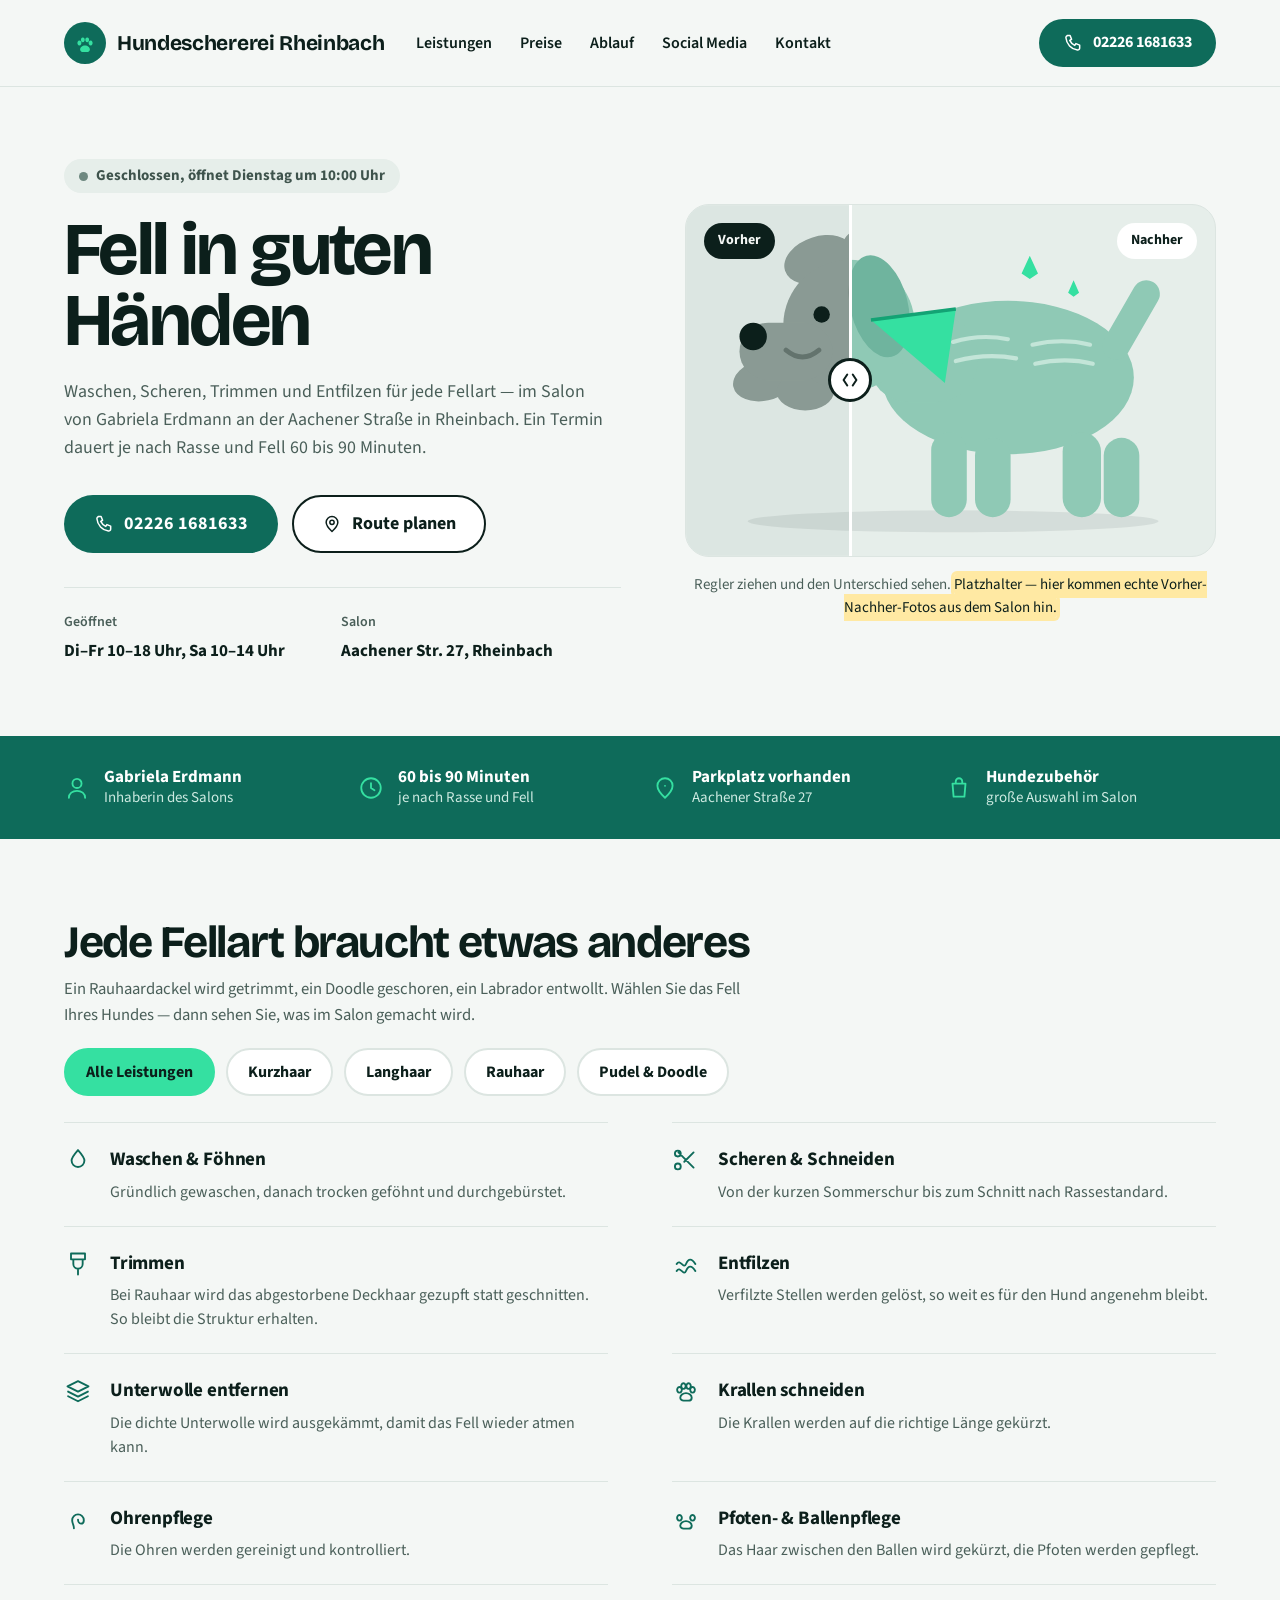
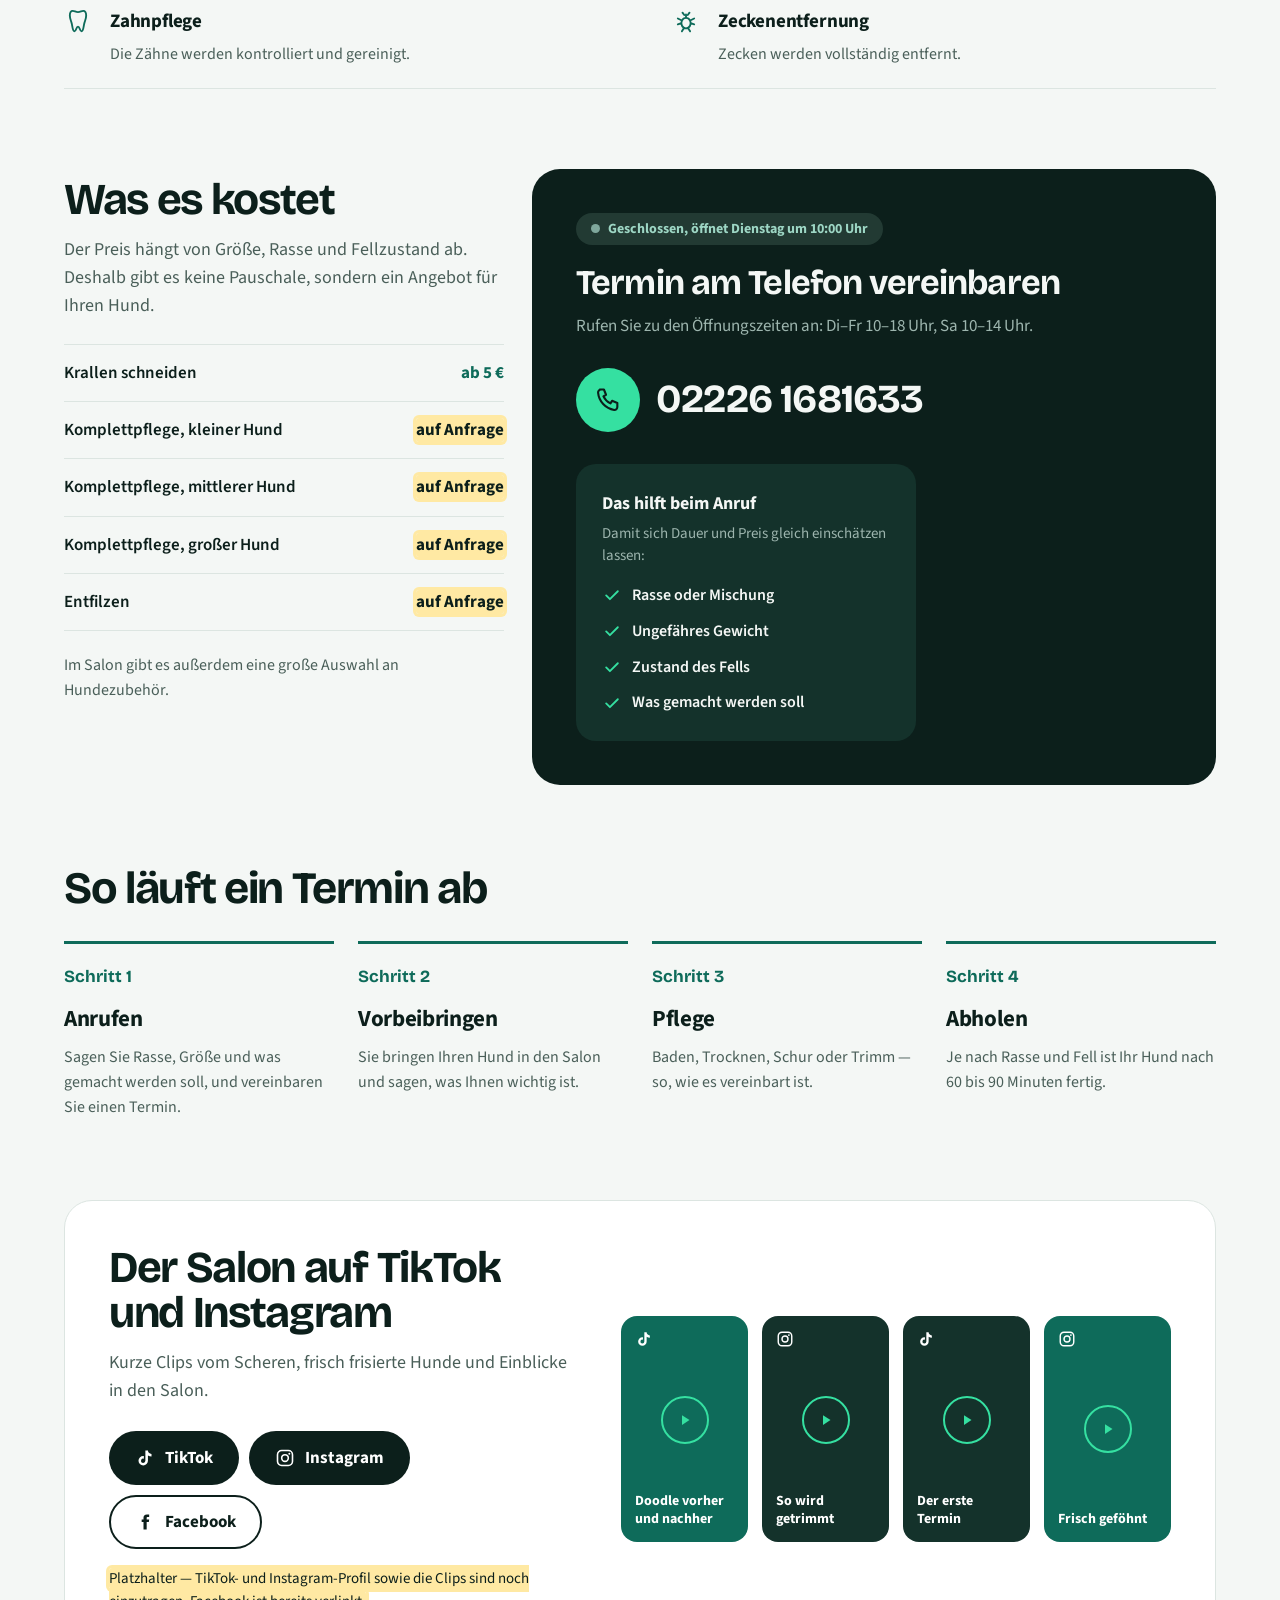
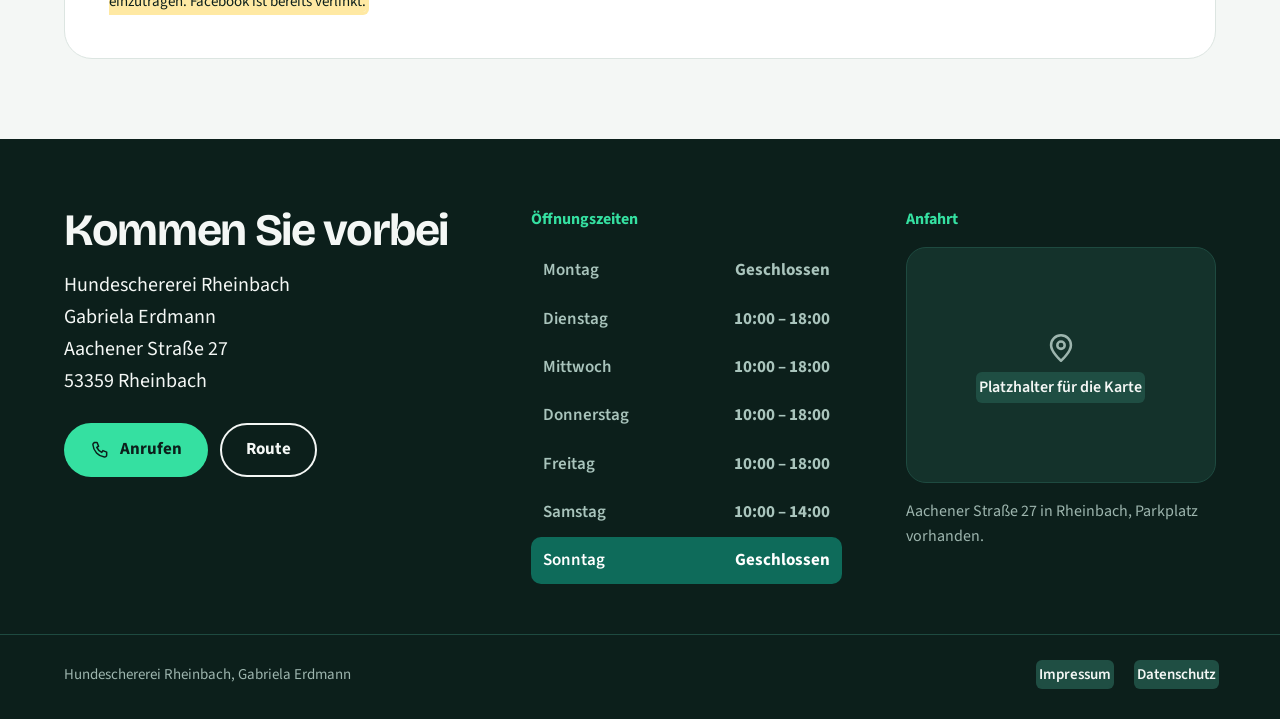
==== index.html @ 31e0028b "Add responsive website for Hundeschererei Rheinbach Single self-contained page built from the approv" ====
<!doctype html>
<html lang="de">
<head>
<meta charset="utf-8">
<meta name="viewport" content="width=device-width, initial-scale=1, viewport-fit=cover">
<title>Hundeschererei Rheinbach – Hundefriseur in Rheinbach</title>
<meta name="description" content="Hundesalon von Gabriela Erdmann in Rheinbach: Waschen, Scheren, Trimmen und Entfilzen für jede Fellart. Aachener Straße 27, Telefon 02226 1681633.">
<meta name="theme-color" content="#0E6B5A">
<link rel="icon" href="data:image/svg+xml,%3Csvg xmlns='http://www.w3.org/2000/svg' viewBox='0 0 42 42'%3E%3Ccircle cx='21' cy='21' r='21' fill='%230E6B5A'/%3E%3Cpath fill='%2335E0A1' d='M21 23.6c2.7 0 4.9 1.8 4.9 3.9 0 1.5-1.3 2.6-2.9 2.6h-4c-1.6 0-2.9-1.1-2.9-2.6 0-2.1 2.2-3.9 4.9-3.9Z M15.4 18.6a2 2.4 0 1 0 .01 0Z M26.6 18.6a2 2.4 0 1 0 .01 0Z M18.8 15.4a1.9 2.4 0 1 0 .01 0Z M23.2 15.4a1.9 2.4 0 1 0 .01 0Z'/%3E%3C/svg%3E">
<link rel="preconnect" href="https://fonts.googleapis.com">
<link rel="preconnect" href="https://fonts.gstatic.com" crossorigin>
<link rel="stylesheet" href="https://fonts.googleapis.com/css2?family=Bricolage+Grotesque:opsz,wght@12..96,400..800&amp;family=Source+Sans+3:ital,wght@0,400;0,600;0,700;1,400&amp;display=swap">
<script type="application/ld+json">
{
  "@context": "https://schema.org",
  "@type": "LocalBusiness",
  "name": "Hundeschererei Rheinbach",
  "description": "Hundefriseur in Rheinbach: Waschen, Scheren, Trimmen und Entfilzen für jede Fellart.",
  "telephone": "+49 2226 1681633",
  "address": {
    "@type": "PostalAddress",
    "streetAddress": "Aachener Straße 27",
    "postalCode": "53359",
    "addressLocality": "Rheinbach",
    "addressCountry": "DE"
  },
  "openingHoursSpecification": [
    { "@type": "OpeningHoursSpecification", "dayOfWeek": ["Tuesday", "Wednesday", "Thursday", "Friday"], "opens": "10:00", "closes": "18:00" },
    { "@type": "OpeningHoursSpecification", "dayOfWeek": "Saturday", "opens": "10:00", "closes": "14:00" }
  ]
}
</script>
<style>
:root {
  --grund: #F4F7F5;
  --tinte: #0C1F1B;
  --marke: #0E6B5A;
  --akzent: #35E0A1;
  --text2: #4A5F59;
  --linie: #DCE5E1;
  --flaeche: #E6EEEA;
  --dunkel2: #14322B;
  --dunkel-linie: #1E4A40;
  --text-dunkel: #9DB5AE;
  --ph: #FFE9A3;
  --f-display: 'Bricolage Grotesque', 'Segoe UI', system-ui, sans-serif;
  --f-text: 'Source Sans 3', 'Segoe UI', system-ui, sans-serif;
  --rand: 20px;
}
@media (min-width: 900px) { :root { --rand: 64px; } }

*, *::before, *::after { box-sizing: border-box; }
html { -webkit-text-size-adjust: 100%; scroll-behavior: smooth; }
body {
  margin: 0;
  background: var(--grund);
  color: var(--tinte);
  font-family: var(--f-text);
  font-size: 17px;
  line-height: 1.55;
  -webkit-font-smoothing: antialiased;
}
h1, h2, h3, p, dl, dd, figure, address { margin: 0; }
a { color: var(--marke); }
svg { display: block; flex-shrink: 0; }
.i { width: 22px; height: 22px; }
.wrap { max-width: 1440px; margin-inline: auto; padding-inline: var(--rand); }
section[id], footer[id] { scroll-margin-top: 16px; }
@media (min-width: 900px) { section[id] { scroll-margin-top: 104px; } }

:focus-visible { outline: 3px solid var(--tinte); outline-offset: 3px; }
.dunkel :focus-visible { outline-color: var(--akzent); }

.skip {
  position: absolute; left: 12px; top: -80px; z-index: 50;
  background: var(--tinte); color: #fff; padding: 12px 18px; border-radius: 10px;
  font-weight: 700; text-decoration: none;
}
.skip:focus { top: 12px; }

.h2 {
  font-family: var(--f-display); font-weight: 700;
  font-size: clamp(34px, 3.5vw, 50px); line-height: 1.03; letter-spacing: -0.03em;
}
.lead { color: var(--text2); font-size: clamp(16px, 1.3vw, 19px); }

/* Platzhalter-Markierung (abschaltbar mit ?ohne-platzhalter) */
.ph { background: var(--ph); box-shadow: 0 0 0 3px var(--ph); border-radius: 3px; color: var(--tinte); }
.ph-dunkel { background: #1F4E43; box-shadow: 0 0 0 3px #1F4E43; border-radius: 3px; color: var(--grund); }
.ohne-ph .ph, .ohne-ph .ph-dunkel { background: none; box-shadow: none; color: inherit; }

/* Buttons */
.btn {
  display: inline-flex; align-items: center; justify-content: center; gap: 10px;
  min-height: 54px; padding: 0 24px; border-radius: 999px; border: 2px solid transparent;
  font: 700 17px/1.1 var(--f-text); text-decoration: none; white-space: nowrap; cursor: pointer;
}
.btn .i { width: 20px; height: 20px; }
.btn-marke { background: var(--marke); color: #fff; }
.btn-akzent { background: var(--akzent); color: var(--tinte); }
.btn-tinte { background: var(--tinte); color: #fff; }
.btn-rand { background: #fff; border-color: var(--tinte); color: var(--tinte); }
.btn-rand-hell { background: transparent; border-color: var(--grund); color: var(--grund); }
@media (hover: hover) {
  .btn { transition: filter .16s ease; }
  .btn:hover { filter: brightness(1.08); }
}

/* Öffnungsstatus */
.status {
  display: inline-flex; align-items: center; gap: 8px; padding: 8px 15px; border-radius: 999px;
  font-size: 15px; font-weight: 700; line-height: 1.2;
  background: var(--flaeche); color: #3E534C;
}
.status::before { content: ""; width: 9px; height: 9px; border-radius: 50%; background: #6E8880; flex-shrink: 0; }
.status.ist-offen { background: #D8F5E8; color: #0B4F3C; }
.status.ist-offen::before { background: #12A36E; }
.status-dunkel { background: #223A33; color: #9DD6C4; font-size: 14px; }
.status-dunkel::before { background: #7FA79C; }
.status-dunkel.ist-offen { background: #12453A; color: #6FE8B8; }
.status-dunkel.ist-offen::before { background: var(--akzent); }

/* ---------- Kopf ---------- */
.kopf { position: relative; z-index: 20; background: var(--grund); border-bottom: 1px solid var(--linie); }
.kopf-innen { display: flex; align-items: center; gap: 12px; min-height: 64px; }
.marke { display: flex; align-items: center; gap: 11px; min-height: 48px; text-decoration: none; color: var(--tinte); }
.marke svg { width: 36px; height: 36px; }
.marke-name { font-family: var(--f-display); font-weight: 700; font-size: 17px; line-height: 1.08; letter-spacing: -0.015em; }
.marke-name span { display: block; }
.kopf-tel { display: none; }
.menu-knopf {
  margin-left: auto; width: 48px; height: 48px; border-radius: 12px;
  background: #fff; border: 1px solid var(--linie); color: var(--tinte);
  display: flex; align-items: center; justify-content: center; cursor: pointer;
}
.menu-knopf .zu { display: none; }
.menu-offen .menu-knopf .auf { display: none; }
.menu-offen .menu-knopf .zu { display: block; }
.hauptnav { display: none; }
.menu-offen .hauptnav {
  display: block; position: absolute; left: 0; right: 0; top: 100%;
  background: #fff; border-bottom: 1px solid var(--linie); padding: 6px var(--rand) 12px;
  box-shadow: 0 12px 24px rgba(12, 31, 27, .08);
}
.hauptnav ul { list-style: none; margin: 0; padding: 0; }
.hauptnav a {
  display: flex; align-items: center; min-height: 52px; border-bottom: 1px solid var(--flaeche);
  color: var(--tinte); font-size: 18px; font-weight: 700; text-decoration: none;
}

@media (min-width: 900px) {
  .kopf { position: sticky; top: 0; }
  .kopf-innen { min-height: 86px; gap: 16px; }
  .marke svg { width: 42px; height: 42px; }
  .marke-name { font-size: 21px; white-space: nowrap; }
  .marke-name span { display: inline; }
  .kopf-tel { display: inline-flex; margin-left: auto; min-height: 48px; padding: 0 22px; font-size: 16px; }
  .menu-knopf { margin-left: 0; }
}
@media (min-width: 1180px) {
  .kopf-innen { gap: 32px; }
  .menu-knopf { display: none; }
  .hauptnav, .menu-offen .hauptnav {
    display: block; position: static; padding: 0; background: none; border: 0; box-shadow: none;
  }
  .hauptnav ul { display: flex; gap: 28px; }
  .hauptnav a { min-height: 44px; border: 0; font-size: 16px; font-weight: 600; position: relative; }
  .hauptnav a::after {
    content: ""; position: absolute; left: 0; right: 0; bottom: 4px; height: 2px; background: var(--marke);
    transform: scaleX(0); transform-origin: left; transition: transform .18s ease;
  }
  .hauptnav a:hover::after { transform: scaleX(1); }
}

/* ---------- Hero ---------- */
.hero { padding-block: 24px 30px; display: grid; gap: 24px; }
.hero h1 {
  margin: 16px 0 14px;
  font-family: var(--f-display); font-weight: 700;
  font-size: clamp(46px, 5.8vw, 82px); line-height: .95; letter-spacing: -0.035em;
}
.hero-text { color: var(--text2); font-size: clamp(17px, 1.4vw, 20px); max-width: 540px; }
.hero-cta, .hero-fakten { display: none; }

.ba {
  --wipe: 31%;
  position: relative; width: 100%; max-width: 560px; aspect-ratio: 560 / 372;
  border-radius: 20px; overflow: hidden; background: var(--flaeche); border: 1px solid var(--linie);
}
.ba-ebene { position: absolute; inset: 0; }
.ba-ebene svg { width: 100%; height: 100%; }
.ba-vorher { background: #DCE6E2; clip-path: inset(0 calc(100% - var(--wipe)) 0 0); }
.ba-etikett {
  position: absolute; top: 12px; padding: 6px 12px; border-radius: 999px; font-size: 13px; font-weight: 700;
}
.ba-vorher .ba-etikett { left: 12px; background: var(--tinte); color: var(--grund); }
.ba-nachher .ba-etikett { right: 12px; background: #fff; color: var(--tinte); }
.ba-linie { position: absolute; top: 0; bottom: 0; left: var(--wipe); width: 3px; margin-left: -1.5px; background: #fff; pointer-events: none; }
.ba-griff {
  position: absolute; top: 50%; left: var(--wipe); width: 44px; height: 44px; transform: translate(-50%, -50%);
  border-radius: 50%; background: #fff; border: 3px solid var(--tinte); color: var(--tinte);
  display: flex; align-items: center; justify-content: center; pointer-events: none;
}
.ba-regler {
  position: absolute; inset: 0; width: 100%; height: 100%; margin: 0; cursor: ew-resize;
  -webkit-appearance: none; appearance: none; background: transparent;
}
.ba-regler::-webkit-slider-runnable-track { height: 100%; background: transparent; }
.ba-regler::-webkit-slider-thumb { -webkit-appearance: none; width: 56px; height: 100%; background: transparent; border: 0; }
.ba-regler::-moz-range-track { height: 100%; background: transparent; }
.ba-regler::-moz-range-thumb { width: 56px; height: 100%; background: transparent; border: 0; border-radius: 0; }
.ba-regler:focus-visible { outline: none; }
.ba:has(.ba-regler:focus-visible) { outline: 3px solid var(--tinte); outline-offset: 4px; }
.ba-text { margin-top: 12px; font-size: 14px; color: var(--text2); max-width: 560px; }

@media (min-width: 900px) {
  .hero { grid-template-columns: minmax(0, 1.05fr) minmax(0, 1fr); align-items: center; gap: clamp(40px, 5vw, 72px); padding-block: 72px; }
  .hero h1 { margin: 22px 0; }
  .hero-cta { display: flex; flex-wrap: wrap; gap: 14px; margin: 34px 0; }
  .hero-cta .btn { min-height: 58px; font-size: 18px; padding: 0 28px; }
  .hero-fakten { display: flex; flex-wrap: wrap; gap: 20px 56px; border-top: 1px solid var(--linie); padding-top: 24px; }
  .hero-fakten dt { font-size: 14px; font-weight: 600; color: var(--text2); margin-bottom: 4px; }
  .hero-fakten dd { font-size: 17px; font-weight: 700; white-space: nowrap; }
  .hero-bild { justify-self: center; width: 100%; max-width: 560px; }
  .ba { border-radius: 24px; }
  .ba-etikett { top: 18px; padding: 7px 14px; font-size: 14px; }
  .ba-vorher .ba-etikett { left: 18px; }
  .ba-nachher .ba-etikett { right: 18px; }
  .ba-text { text-align: center; font-size: 15px; margin-top: 16px; }
}

/* ---------- Fakten ---------- */
.fakten { background: var(--marke); color: #fff; }
.fakten ul {
  list-style: none; margin: 0 auto; padding-block: 24px;
  display: grid; grid-template-columns: repeat(2, minmax(0, 1fr)); gap: 20px 16px;
}
.fakten .i { color: var(--akzent); width: 24px; height: 24px; }
.fakten strong { display: block; margin-top: 8px; font-size: 16px; line-height: 1.3; }
.fakten span { display: block; font-size: 14px; line-height: 1.35; color: #CDEAE1; }
@media (min-width: 900px) {
  .fakten ul { grid-template-columns: repeat(4, minmax(0, 1fr)); gap: 24px; padding-block: 30px; }
  .fakten li { display: flex; align-items: center; gap: 14px; }
  .fakten .i { width: 26px; height: 26px; }
  .fakten strong { margin-top: 0; font-size: 17px; }
  .fakten span { font-size: 15px; }
}

/* ---------- Leistungen ---------- */
.block { padding-block: 36px 34px; }
@media (min-width: 900px) { .block { padding-block: 80px 0; } }
#leistungen .lead { margin: 12px 0 20px; max-width: 680px; }
.fell-filter {
  display: flex; gap: 9px; overflow-x: auto; scrollbar-width: none;
  margin-inline: calc(var(--rand) * -1); padding: 0 var(--rand) 6px;
}
.fell-filter::-webkit-scrollbar { display: none; }
.chip {
  flex-shrink: 0; min-height: 48px; padding: 0 18px; border-radius: 999px;
  border: 2px solid var(--linie); background: #fff; color: var(--tinte);
  font: 700 15px/1 var(--f-text); white-space: nowrap; cursor: pointer;
}
.chip[aria-pressed="true"] { background: var(--akzent); border-color: var(--akzent); }
@media (hover: hover) { .chip { transition: border-color .16s ease, background-color .16s ease; } .chip:hover { border-color: var(--marke); } .chip[aria-pressed="true"]:hover { border-color: var(--akzent); } }
.leistungen {
  list-style: none; margin: 14px 0 0; padding: 0; border-bottom: 1px solid var(--linie);
  display: grid; grid-template-columns: minmax(0, 1fr);
}
.leistungen li { display: flex; gap: 14px; align-items: flex-start; padding: 16px 0; border-top: 1px solid var(--linie); }
.leistungen li[hidden] { display: none; }
.leistungen .i { color: var(--marke); width: 24px; height: 24px; margin-top: 2px; }
.leistungen h3 { font-size: 17px; font-weight: 700; letter-spacing: -0.01em; margin-bottom: 3px; }
.leistungen p { font-size: 15px; line-height: 1.45; color: var(--text2); }
@media (min-width: 900px) {
  .fell-filter { flex-wrap: wrap; overflow: visible; margin: 0 0 26px; padding: 0; gap: 11px; }
  .chip { font-size: 16px; padding: 0 20px; }
  .leistungen { grid-template-columns: repeat(2, minmax(0, 1fr)); column-gap: 64px; margin-top: 0; }
  .leistungen li { gap: 18px; padding: 22px 0; }
  .leistungen .i { width: 28px; height: 28px; margin-top: 1px; }
  .leistungen h3 { font-size: 19px; margin-bottom: 5px; }
  .leistungen p { font-size: 16px; line-height: 1.5; }
}

/* ---------- Preise + Telefon ---------- */
.preis-tel { display: grid; gap: 34px; padding-block: 0 34px; }
.preise .lead { margin: 12px 0 18px; }
.preisliste { border-bottom: 1px solid var(--linie); }
.preisliste div { display: flex; justify-content: space-between; align-items: baseline; gap: 14px; padding: 13px 0; border-top: 1px solid var(--linie); }
.preisliste dt { font-size: 16px; font-weight: 600; }
.preisliste dd { font-size: 16px; font-weight: 700; color: var(--marke); white-space: nowrap; text-align: right; }
.preise .hinweis { margin-top: 16px; font-size: 15px; color: var(--text2); }

.tel-karte { background: var(--tinte); color: var(--grund); border-radius: 24px; padding: 24px 20px 22px; }
.tel-karte h2 {
  margin: 16px 0 9px; font-family: var(--f-display); font-weight: 700;
  font-size: clamp(30px, 2.7vw, 38px); line-height: 1.06; letter-spacing: -0.025em;
}
.tel-karte .unter { color: var(--text-dunkel); font-size: 16px; line-height: 1.5; margin-bottom: 20px; }
.nowrap { white-space: nowrap; }
.tel-gross { display: none; }
.tipps { background: var(--dunkel2); border-radius: 18px; padding: 18px; }
.tipps h3 { font-size: 16px; font-weight: 700; margin-bottom: 4px; }
.tipps p { font-size: 14px; line-height: 1.45; color: var(--text-dunkel); margin-bottom: 12px; }
.tipps ul { list-style: none; margin: 0; padding: 0; display: grid; gap: 9px; }
.tipps li { display: flex; align-items: center; gap: 10px; font-size: 15px; font-weight: 600; }
.tipps .i { width: 20px; height: 20px; color: var(--akzent); }
.tel-knopf { display: flex; width: 100%; margin-top: 16px; min-height: 58px; font-size: 18px; }

@media (min-width: 900px) {
  .preis-tel { gap: 40px; padding-block: 80px 80px; }
  .preise { padding-top: 8px; }
  .preise .h2 { font-size: 44px; }
  .preise .lead { margin: 14px 0 24px; font-size: 18px; }
  .preisliste div { padding: 15px 0; gap: 20px; }
  .preisliste dt, .preisliste dd { font-size: 17px; }
  .preise .hinweis { margin-top: 22px; font-size: 16px; }
  .tel-karte { border-radius: 28px; padding: 44px; display: flex; flex-wrap: wrap; gap: 32px 44px; align-items: center; }
  .tel-haupt { flex: 1 1 360px; min-width: 0; }
  .tel-karte h2 { margin: 20px 0 12px; }
  .tel-karte .unter { font-size: 17px; margin-bottom: 28px; }
  .tel-gross { display: inline-flex; align-items: center; gap: 16px; color: var(--grund); text-decoration: none; white-space: nowrap; }
  .tel-gross .rund { width: 64px; height: 64px; border-radius: 50%; background: var(--akzent); color: var(--tinte); display: flex; align-items: center; justify-content: center; }
  .tel-gross .rund .i { width: 28px; height: 28px; }
  .tel-gross .nummer { font-family: var(--f-display); font-weight: 700; font-size: clamp(34px, 3.1vw, 44px); letter-spacing: -0.02em; }
  .tipps { flex: 1 1 260px; max-width: 340px; border-radius: 20px; padding: 26px; }
  .tipps h3 { font-size: 18px; margin-bottom: 6px; }
  .tipps p { font-size: 15px; margin-bottom: 16px; }
  .tipps ul { gap: 11px; }
  .tipps li { font-size: 16px; }
  .tel-knopf { display: none; }
}

/* ---------- Ablauf ---------- */
.ablauf { padding-block: 0 34px; }
.ablauf ol { list-style: none; margin: 20px 0 0; padding: 0; display: grid; gap: 18px; }
.ablauf li { border-top: 3px solid var(--marke); padding-top: 14px; }
.ablauf .nr { font-family: var(--f-display); font-weight: 700; font-size: 15px; color: var(--marke); margin-bottom: 6px; }
.ablauf h3 { font-size: 20px; font-weight: 700; letter-spacing: -0.015em; margin-bottom: 6px; }
.ablauf p { font-size: 15px; color: var(--text2); }
@media (min-width: 600px) { .ablauf ol { grid-template-columns: repeat(2, minmax(0, 1fr)); gap: 24px; } }
@media (min-width: 900px) {
  .ablauf { padding-block: 0 80px; }
  .ablauf ol { grid-template-columns: repeat(4, minmax(0, 1fr)); margin-top: 30px; }
  .ablauf li { padding-top: 20px; }
  .ablauf .nr { font-size: 17px; margin-bottom: 10px; }
  .ablauf h3 { font-size: 23px; margin-bottom: 9px; }
  .ablauf p { font-size: 16px; }
}

/* ---------- Social ---------- */
.social { padding-block: 0 34px; }
.social .lead { margin: 12px 0 18px; }
.kacheln {
  display: flex; gap: 11px; overflow-x: auto; scrollbar-width: none;
  margin-inline: calc(var(--rand) * -1); padding: 0 var(--rand) 14px;
}
.kacheln::-webkit-scrollbar { display: none; }
.kachel {
  flex: 0 0 132px; height: 234px; border-radius: 14px; padding: 12px; color: #fff;
  display: flex; flex-direction: column; justify-content: space-between;
  background: var(--marke);
}
.kachel:nth-child(2), .kachel:nth-child(3) { background: var(--dunkel2); }
.kachel .plattform { width: 16px; height: 16px; }
.kachel .abspielen {
  align-self: center; width: 44px; height: 44px; border-radius: 50%; border: 2px solid var(--akzent);
  display: flex; align-items: center; justify-content: center; color: var(--akzent);
}
.kachel .abspielen .i { width: 18px; height: 18px; }
.kachel span { font-size: 13px; font-weight: 700; line-height: 1.3; }
.social-knoepfe { display: flex; flex-wrap: wrap; gap: 10px; }
.social-knoepfe .btn { flex: 1 1 auto; }
.social .hinweis { margin-top: 14px; font-size: 14px; color: var(--text2); }
@media (min-width: 900px) {
  .social { padding-block: 0 80px; }
  .social-karte { background: #fff; border: 1px solid var(--linie); border-radius: 28px; padding: 44px; }
  .social-text { max-width: 620px; }
  .social .h2 { font-size: 44px; }
  .social .lead { margin: 14px 0 26px; font-size: 18px; }
  .social-knoepfe .btn { flex: 0 0 auto; }
  .social .hinweis { margin-top: 18px; font-size: 15px; }
  .kacheln { margin: 32px 0 0; padding: 0; overflow: visible; display: grid; grid-template-columns: repeat(4, minmax(0, 1fr)); gap: 14px; max-width: 760px; }
  .kachel { height: auto; aspect-ratio: 9 / 16; border-radius: 16px; padding: 14px; }
  .kachel .plattform { width: 18px; height: 18px; }
  .kachel .abspielen { width: 48px; height: 48px; }
  .kachel span { font-size: 14px; }
}

@media (min-width: 1200px) {
  .preis-tel { grid-template-columns: 440px minmax(0, 1fr); align-items: start; gap: 28px; }
  .social-karte { display: flex; gap: 52px; align-items: center; }
  .social-text { flex: 0 0 460px; max-width: none; }
  .kacheln { order: 2; flex: 1 1 auto; margin: 0; max-width: none; }
}

/* ---------- Kontakt ---------- */
.kontakt { background: var(--tinte); color: var(--grund); }
.kontakt-innen { padding-block: 32px 28px; display: grid; gap: 28px; }
.kontakt .h2 { color: var(--grund); margin-bottom: 16px; }
.kontakt address { font-style: normal; font-size: 18px; line-height: 1.6; margin-bottom: 22px; }
.kontakt-knoepfe { display: flex; flex-wrap: wrap; gap: 12px; }
.kontakt h3 { font-size: 15px; font-weight: 700; color: var(--akzent); margin-bottom: 10px; }
.zeiten div { display: flex; justify-content: space-between; align-items: baseline; gap: 14px; padding: 9px 11px; border-radius: 10px; margin-bottom: 2px; color: #A9C4BC; }
.zeiten dt { font-size: 16px; font-weight: 600; }
.zeiten dd { font-size: 16px; font-weight: 700; }
.zeiten .heute { background: var(--marke); color: #fff; }
.karte {
  height: 160px; border-radius: 18px; background: var(--dunkel2); border: 1px solid var(--dunkel-linie);
  display: flex; flex-direction: column; align-items: center; justify-content: center; gap: 10px;
  color: var(--text-dunkel); font-size: 15px; font-weight: 600;
}
.karte .i { width: 30px; height: 30px; }
.anfahrt p { margin-top: 14px; font-size: 15px; color: var(--text-dunkel); }
@media (min-width: 900px) {
  .kontakt-innen { grid-template-columns: minmax(0, 1.3fr) minmax(0, 1fr) minmax(0, 1fr); gap: 64px; padding-block: 68px 48px; }
  .kontakt address { font-size: 20px; margin-bottom: 26px; }
  .kontakt h3 { font-size: 16px; margin-bottom: 16px; }
  .zeiten div { padding: 10px 12px; }
  .zeiten dt, .zeiten dd { font-size: 17px; }
  .karte { height: 236px; border-radius: 20px; font-size: 16px; }
  .karte .i { width: 34px; height: 34px; }
  .anfahrt p { margin-top: 16px; font-size: 16px; }
}
@media (min-width: 900px) and (max-width: 1199px) {
  .kontakt-innen { grid-template-columns: minmax(0, 1fr) minmax(0, 1fr); gap: 48px; }
  .anfahrt { grid-column: 1 / -1; }
}

/* ---------- Fuß ---------- */
.fuss { background: var(--tinte); color: var(--text-dunkel); border-top: 1px solid var(--dunkel-linie); font-size: 14px; }
.fuss-innen { padding-block: 18px 22px; }
.fuss nav { display: flex; gap: 22px; }
.fuss a { display: inline-flex; align-items: center; min-height: 44px; color: var(--text-dunkel); font-weight: 600; text-decoration: none; }
@media (min-width: 900px) {
  .fuss { font-size: 15px; }
  .fuss-innen { display: flex; align-items: center; gap: 28px; padding-block: 18px 22px; }
  .fuss nav { margin-left: auto; gap: 26px; }
}

/* ---------- Aktionsleiste (Daumenzone, nur schmal oder Touch) ---------- */
.aktionsleiste {
  display: none; position: fixed; left: 0; right: 0; bottom: 0; z-index: 30;
  gap: 9px; padding: 10px 14px calc(14px + env(safe-area-inset-bottom));
  background: var(--grund); border-top: 1px solid var(--linie);
}
.aktionsleiste .btn { min-height: 56px; border-radius: 16px; font-size: 16px; }
.aktionsleiste .anruf { flex: 1 1 auto; }
.aktionsleiste .route { flex: 0 0 60px; padding: 0; background: #fff; border-color: var(--tinte); color: var(--tinte); }
@media (max-width: 359px) {
  .aktionsleiste { gap: 8px; padding-inline: 10px; }
  .aktionsleiste .btn { font-size: 15px; padding: 0 14px; gap: 8px; }
  .aktionsleiste .route { flex-basis: 54px; padding: 0; }
}
@media (max-width: 899px), (pointer: coarse) {
  .aktionsleiste { display: flex; }
  body { padding-bottom: calc(84px + env(safe-area-inset-bottom)); }
}

@media (prefers-reduced-motion: reduce) {
  html { scroll-behavior: auto; }
  *, *::before, *::after { transition: none !important; animation: none !important; }
}
</style>
</head>
<body>

<svg width="0" height="0" style="position:absolute" aria-hidden="true" focusable="false">
  <defs>
    <symbol id="i-tel" viewBox="0 0 24 24"><path d="M5 3h3.5l1.8 4.5-2.2 1.4a12.5 12.5 0 0 0 6 6l1.4-2.2L20 14.5V18a2.5 2.5 0 0 1-2.7 2.5A16.5 16.5 0 0 1 3.5 5.7 2.5 2.5 0 0 1 6 3Z" fill="none" stroke="currentColor" stroke-width="1.8" stroke-linecap="round" stroke-linejoin="round"/></symbol>
    <symbol id="i-ort" viewBox="0 0 24 24"><g fill="none" stroke="currentColor" stroke-width="1.8" stroke-linecap="round" stroke-linejoin="round"><path d="M12 21s7-6.2 7-11a7 7 0 1 0-14 0c0 4.8 7 11 7 11Z"/><circle cx="12" cy="10" r="2.6"/></g></symbol>
    <symbol id="i-haken" viewBox="0 0 24 24"><path d="M5 12.5l4.5 4.5L19 7.5" fill="none" stroke="currentColor" stroke-width="2.2" stroke-linecap="round" stroke-linejoin="round"/></symbol>
    <symbol id="i-play" viewBox="0 0 24 24"><path d="M8 5.5v13l10-6.5-10-6.5Z" fill="currentColor"/></symbol>
    <symbol id="i-menu" viewBox="0 0 24 24"><path d="M4 7h16M4 12h16M4 17h16" fill="none" stroke="currentColor" stroke-width="2" stroke-linecap="round"/></symbol>
    <symbol id="i-x" viewBox="0 0 24 24"><path d="M6 6l12 12M18 6L6 18" fill="none" stroke="currentColor" stroke-width="2" stroke-linecap="round"/></symbol>
    <symbol id="i-pfeile" viewBox="0 0 24 24"><path d="M9 6 5 12l4 6M15 6l4 6-4 6" fill="none" stroke="currentColor" stroke-width="2.2" stroke-linecap="round" stroke-linejoin="round"/></symbol>
    <symbol id="i-tiktok" viewBox="0 0 24 24"><path d="M16.6 5.82A4.28 4.28 0 0 1 15.54 3h-3.09v12.4a2.59 2.59 0 0 1-2.59 2.5 2.59 2.59 0 1 1 .76-5.06V9.69a5.68 5.68 0 0 0-.76-.05 5.67 5.67 0 1 0 5.67 5.67V8.9a7.35 7.35 0 0 0 4.28 1.38V7.19a4.28 4.28 0 0 1-3.21-1.37Z" fill="currentColor"/></symbol>
    <symbol id="i-insta" viewBox="0 0 24 24"><g fill="none" stroke="currentColor" stroke-width="1.9"><rect x="3" y="3" width="18" height="18" rx="5"/><circle cx="12" cy="12" r="4"/></g><circle cx="17.2" cy="6.8" r="1.2" fill="currentColor"/></symbol>
    <symbol id="i-fb" viewBox="0 0 24 24"><path d="M14 9V7.2c0-.9.2-1.3 1.4-1.3H17V3h-2.6C11.3 3 10.2 4.5 10.2 7v2H8v3h2.2v9H14v-9h2.6l.4-3H14Z" fill="currentColor"/></symbol>
    <symbol id="i-person" viewBox="0 0 24 24"><path d="M12 12a4.2 4.2 0 1 0 0-8.4 4.2 4.2 0 0 0 0 8.4ZM4.5 21c0-4 3.4-6.4 7.5-6.4s7.5 2.4 7.5 6.4" fill="none" stroke="currentColor" stroke-width="1.7" stroke-linecap="round" stroke-linejoin="round"/></symbol>
    <symbol id="i-uhr" viewBox="0 0 24 24"><path d="M12 21a9 9 0 1 0 0-18 9 9 0 0 0 0 18ZM12 7.5V12l3.2 2" fill="none" stroke="currentColor" stroke-width="1.7" stroke-linecap="round" stroke-linejoin="round"/></symbol>
    <symbol id="i-parken" viewBox="0 0 24 24"><path d="M12 21s7-6.2 7-11a7 7 0 1 0-14 0c0 4.8 7 11 7 11ZM12 10h.01" fill="none" stroke="currentColor" stroke-width="1.7" stroke-linecap="round" stroke-linejoin="round"/></symbol>
    <symbol id="i-tasche" viewBox="0 0 24 24"><path d="M6 8h12l-1 12H7L6 8ZM9 8V6a3 3 0 0 1 6 0v2" fill="none" stroke="currentColor" stroke-width="1.7" stroke-linecap="round" stroke-linejoin="round"/></symbol>
    <symbol id="l-wasser" viewBox="0 0 24 24"><path d="M12 3.5c3.2 3.6 5.5 6.3 5.5 9a5.5 5.5 0 0 1-11 0c0-2.7 2.3-5.4 5.5-9z" fill="none" stroke="currentColor" stroke-width="1.6" stroke-linecap="round" stroke-linejoin="round"/></symbol>
    <symbol id="l-schere" viewBox="0 0 24 24"><path d="M5.5 5.5l13 13M18.5 5.5l-8 8M7.5 17.5a2.5 2.5 0 1 1-5 0 2.5 2.5 0 0 1 5 0zM7.5 6.5a2.5 2.5 0 1 1-5 0 2.5 2.5 0 0 1 5 0z" fill="none" stroke="currentColor" stroke-width="1.6" stroke-linecap="round" stroke-linejoin="round"/></symbol>
    <symbol id="l-trimmen" viewBox="0 0 24 24"><path d="M6 3h12v5H6zM8 8v4a4 4 0 0 0 8 0V8M12 16v5" fill="none" stroke="currentColor" stroke-width="1.6" stroke-linecap="round" stroke-linejoin="round"/></symbol>
    <symbol id="l-filz" viewBox="0 0 24 24"><path d="M4 12c3-5 6 5 8 0s5-5 8 0M4 18c3-5 6 5 8 0s5-5 8 0" fill="none" stroke="currentColor" stroke-width="1.6" stroke-linecap="round" stroke-linejoin="round"/></symbol>
    <symbol id="l-wolle" viewBox="0 0 24 24"><path d="M12 3.5L21 8l-9 4.5L3 8l9-4.5zM3.5 12.5L12 16.8l8.5-4.3M3.5 16.5L12 20.8l8.5-4.3" fill="none" stroke="currentColor" stroke-width="1.6" stroke-linecap="round" stroke-linejoin="round"/></symbol>
    <symbol id="l-kralle" viewBox="0 0 24 24"><path d="M12 13.8c2.7 0 4.9 1.8 4.9 3.9 0 1.5-1.3 2.6-2.9 2.6h-4c-1.6 0-2.9-1.1-2.9-2.6 0-2.1 2.2-3.9 4.9-3.9Z M6.4 8.6a2 2.4 0 1 0 .01 0Z M17.6 8.6a2 2.4 0 1 0 .01 0Z M9.8 5.4a1.9 2.4 0 1 0 .01 0Z M14.2 5.4a1.9 2.4 0 1 0 .01 0Z" fill="none" stroke="currentColor" stroke-width="1.6" stroke-linecap="round" stroke-linejoin="round"/></symbol>
    <symbol id="l-ohr" viewBox="0 0 24 24"><path d="M8.5 20c0-3-1.5-4-1.5-7a5 5 0 0 1 10 0c0 2-1 3-2.5 3S12 14 12 12.5" fill="none" stroke="currentColor" stroke-width="1.6" stroke-linecap="round" stroke-linejoin="round"/></symbol>
    <symbol id="l-pfote" viewBox="0 0 24 24"><path d="M12 13.8c2.7 0 4.9 1.8 4.9 3.9 0 1.5-1.3 2.6-2.9 2.6h-4c-1.6 0-2.9-1.1-2.9-2.6 0-2.1 2.2-3.9 4.9-3.9Z M6.4 8.6a2 2.4 0 1 0 .01 0Z M17.6 8.6a2 2.4 0 1 0 .01 0Z" fill="none" stroke="currentColor" stroke-width="1.6" stroke-linecap="round" stroke-linejoin="round"/></symbol>
    <symbol id="l-zahn" viewBox="0 0 24 24"><path d="M12 3.5c-2 0-3-1-4.5-1S5 4 5 6.5c0 3 1.2 4.5 1.8 7.5.5 2.5.7 6 2.2 6s1.4-4 3-4 1.5 4 3 4 1.7-3.5 2.2-6c.6-3 1.8-4.5 1.8-7.5C19 3.5 18 2.5 16.5 2.5S14 3.5 12 3.5Z" fill="none" stroke="currentColor" stroke-width="1.6" stroke-linecap="round" stroke-linejoin="round"/></symbol>
    <symbol id="l-zecke" viewBox="0 0 24 24"><path d="M12 8.5a4 4.5 0 1 0 .01 0ZM12 8.5V5.5M9 4l1.5 2M15 4l-1.5 2M8 10.5L5 9M8 13l-3 1M16 10.5l3-1.5M16 13l3 1M10 17.5l-1.5 2.5M14 17.5l1.5 2.5" fill="none" stroke="currentColor" stroke-width="1.6" stroke-linecap="round" stroke-linejoin="round"/></symbol>
    <g id="hund-form">
      <ellipse cx="252" cy="150" rx="92" ry="56"/>
      <rect x="150" y="104" width="80" height="64" rx="30"/>
      <circle cx="136" cy="112" r="48"/>
      <rect x="56" y="110" width="68" height="42" rx="21"/>
      <rect x="196" y="190" width="26" height="62" rx="13"/>
      <rect x="228" y="194" width="26" height="58" rx="13"/>
      <rect x="292" y="190" width="28" height="62" rx="14"/>
      <rect x="322" y="194" width="26" height="58" rx="13"/>
      <rect x="332" y="76" width="20" height="64" rx="10" transform="rotate(30 342 108)"/>
    </g>
  </defs>
</svg>

<a class="skip" href="#inhalt">Zum Inhalt springen</a>

<header class="kopf" id="top">
  <div class="wrap kopf-innen">
    <a class="marke" href="#top" aria-label="Hundeschererei Rheinbach, zum Seitenanfang">
      <svg viewBox="0 0 42 42" aria-hidden="true"><circle cx="21" cy="21" r="21" fill="#0E6B5A"/><path fill="#35E0A1" d="M21 23.6c2.7 0 4.9 1.8 4.9 3.9 0 1.5-1.3 2.6-2.9 2.6h-4c-1.6 0-2.9-1.1-2.9-2.6 0-2.1 2.2-3.9 4.9-3.9Z M15.4 18.6a2 2.4 0 1 0 .01 0Z M26.6 18.6a2 2.4 0 1 0 .01 0Z M18.8 15.4a1.9 2.4 0 1 0 .01 0Z M23.2 15.4a1.9 2.4 0 1 0 .01 0Z"/></svg>
      <span class="marke-name"><span>Hundeschererei</span> <span>Rheinbach</span></span>
    </a>
    <nav id="hauptnav" class="hauptnav" aria-label="Hauptnavigation">
      <ul>
        <li><a href="#leistungen">Leistungen</a></li>
        <li><a href="#preise">Preise</a></li>
        <li><a href="#ablauf">Ablauf</a></li>
        <li><a href="#social">Social Media</a></li>
        <li><a href="#kontakt">Kontakt</a></li>
      </ul>
    </nav>
    <a class="btn btn-marke kopf-tel" href="tel:+4922261681633"><svg class="i" aria-hidden="true"><use href="#i-tel"></use></svg>02226 1681633</a>
    <button class="menu-knopf" type="button" aria-expanded="false" aria-controls="hauptnav" aria-label="Menü öffnen">
      <svg class="i auf" aria-hidden="true"><use href="#i-menu"></use></svg>
      <svg class="i zu" aria-hidden="true"><use href="#i-x"></use></svg>
    </button>
  </div>
</header>

<main id="inhalt">

  <section class="wrap hero" aria-labelledby="titel">
    <div>
      <span class="status" data-status>Di–Fr 10–18 Uhr, Sa 10–14 Uhr</span>
      <h1 id="titel">Fell in guten Händen</h1>
      <p class="hero-text">Waschen, Scheren, Trimmen und Entfilzen für jede Fellart — im Salon von Gabriela Erdmann an der Aachener Straße in Rheinbach. Ein Termin dauert je nach Rasse und Fell 60 bis 90 Minuten.</p>
      <div class="hero-cta">
        <a class="btn btn-marke" href="tel:+4922261681633"><svg class="i" aria-hidden="true"><use href="#i-tel"></use></svg>02226 1681633</a>
        <a class="btn btn-rand" href="https://www.openstreetmap.org/search?query=Aachener%20Stra%C3%9Fe%2027%2C%2053359%20Rheinbach" target="_blank" rel="noopener"><svg class="i" aria-hidden="true"><use href="#i-ort"></use></svg>Route planen</a>
      </div>
      <dl class="hero-fakten">
        <div><dt>Geöffnet</dt><dd>Di–Fr 10–18 Uhr, Sa 10–14 Uhr</dd></div>
        <div><dt>Salon</dt><dd>Aachener Str. 27, Rheinbach</dd></div>
      </dl>
    </div>

    <figure class="hero-bild">
      <div class="ba">
        <div class="ba-ebene ba-nachher">
          <svg viewBox="20 24 380 256" aria-hidden="true">
            <ellipse cx="212" cy="255" rx="150" ry="8" fill="#0C1F1B" fill-opacity=".08"/>
            <use href="#hund-form" fill="#8FC9B5"></use>
            <ellipse cx="158" cy="98" rx="21" ry="38" transform="rotate(-14 158 98)" fill="#6FB49E"/>
            <path d="M92 128 h26 M96 138 h22 M212 124 q20 -6 40 -2 M214 138 q22 -6 44 -2 M270 126 q22 -5 42 0 M272 140 q22 -5 42 0" stroke="#C3E5D8" stroke-width="3" stroke-linecap="round" fill="none"/>
            <path d="M152 108 L214 100 L206 154 Z" fill="#35E0A1"/>
            <path d="M152 108 L214 100" stroke="#13A374" stroke-width="2.5" fill="none"/>
            <circle cx="66" cy="120" r="10" fill="#0C1F1B"/>
            <circle cx="116" cy="102" r="6" fill="#0C1F1B"/>
            <circle cx="118" cy="100" r="2" fill="#fff"/>
            <path d="M262 74 l6 -13 6 13 -6 4 Z M296 88 l4 -9 4 9 -4 3 Z" fill="#35E0A1"/>
          </svg>
          <span class="ba-etikett">Nachher</span>
        </div>
        <div class="ba-ebene ba-vorher">
          <svg viewBox="20 24 380 256" aria-hidden="true">
            <ellipse cx="212" cy="255" rx="150" ry="8" fill="#0C1F1B" fill-opacity=".08"/>
            <g fill="#8A9A94">
              <ellipse cx="200" cy="104" rx="24" ry="15" transform="rotate(-25 200 104)"/>
              <ellipse cx="242" cy="94" rx="26" ry="14" transform="rotate(-8 242 94)"/>
              <ellipse cx="288" cy="98" rx="24" ry="15" transform="rotate(12 288 98)"/>
              <ellipse cx="326" cy="118" rx="19" ry="14" transform="rotate(28 326 118)"/>
              <ellipse cx="114" cy="64" rx="26" ry="17" transform="rotate(-18 114 64)"/>
              <ellipse cx="152" cy="56" rx="21" ry="15" transform="rotate(10 152 56)"/>
              <ellipse cx="176" cy="172" rx="22" ry="17"/>
              <ellipse cx="234" cy="202" rx="28" ry="15"/>
              <ellipse cx="280" cy="206" rx="25" ry="14"/>
              <ellipse cx="156" cy="140" rx="22" ry="18"/>
              <ellipse cx="74" cy="152" rx="23" ry="15" transform="rotate(-12 74 152)"/>
              <ellipse cx="104" cy="160" rx="21" ry="14"/>
              <ellipse cx="344" cy="72" rx="18" ry="13" transform="rotate(34 344 72)"/>
              <use href="#hund-form"></use>
            </g>
            <ellipse cx="158" cy="98" rx="21" ry="38" transform="rotate(-14 158 98)" fill="#76867F"/>
            <path d="M206 120 q14 12 28 0 t28 0 M208 142 q14 12 28 0 t28 0 M272 128 q14 12 28 0 M90 130 q12 10 24 0" stroke="#63736D" stroke-width="3.5" stroke-linecap="round" fill="none"/>
            <circle cx="66" cy="120" r="10" fill="#0C1F1B"/>
            <circle cx="116" cy="104" r="6" fill="#0C1F1B"/>
          </svg>
          <span class="ba-etikett">Vorher</span>
        </div>
        <div class="ba-linie" aria-hidden="true"></div>
        <div class="ba-griff" aria-hidden="true"><svg class="i" aria-hidden="true"><use href="#i-pfeile"></use></svg></div>
        <input class="ba-regler" id="regler" type="range" min="0" max="100" value="31" aria-label="Vorher-Nachher-Vergleich verschieben">
      </div>
      <figcaption class="ba-text">Regler ziehen und den Unterschied sehen. <span class="ph">Platzhalter — hier kommen echte Vorher-Nachher-Fotos aus dem Salon hin.</span></figcaption>
    </figure>
  </section>

  <section class="fakten" aria-label="Auf einen Blick">
    <ul class="wrap">
      <li><svg class="i" aria-hidden="true"><use href="#i-person"></use></svg><div><strong>Gabriela Erdmann</strong><span>Inhaberin des Salons</span></div></li>
      <li><svg class="i" aria-hidden="true"><use href="#i-uhr"></use></svg><div><strong>60 bis 90 Minuten</strong><span>je nach Rasse und Fell</span></div></li>
      <li><svg class="i" aria-hidden="true"><use href="#i-parken"></use></svg><div><strong>Parkplatz vorhanden</strong><span>Aachener Straße 27</span></div></li>
      <li><svg class="i" aria-hidden="true"><use href="#i-tasche"></use></svg><div><strong>Hundezubehör</strong><span>große Auswahl im Salon</span></div></li>
    </ul>
  </section>

  <section class="wrap block" id="leistungen" aria-labelledby="leistungen-titel">
    <h2 class="h2" id="leistungen-titel">Jede Fellart braucht etwas anderes</h2>
    <p class="lead">Ein Rauhaardackel wird getrimmt, ein Doodle geschoren, ein Labrador entwollt. Wählen Sie das Fell Ihres Hundes — dann sehen Sie, was im Salon gemacht wird.</p>
    <div class="fell-filter" role="group" aria-label="Fellart wählen">
      <button class="chip" type="button" data-fell="alle" aria-pressed="true">Alle Leistungen</button>
      <button class="chip" type="button" data-fell="kurz" aria-pressed="false">Kurzhaar</button>
      <button class="chip" type="button" data-fell="lang" aria-pressed="false">Langhaar</button>
      <button class="chip" type="button" data-fell="rauh" aria-pressed="false">Rauhaar</button>
      <button class="chip" type="button" data-fell="pudel" aria-pressed="false">Pudel &amp; Doodle</button>
    </div>
    <ul class="leistungen" aria-live="polite">
      <li data-fell="kurz lang rauh pudel"><svg class="i" aria-hidden="true"><use href="#l-wasser"></use></svg><div><h3>Waschen &amp; Föhnen</h3><p>Gründlich gewaschen, danach trocken geföhnt und durchgebürstet.</p></div></li>
      <li data-fell="lang pudel"><svg class="i" aria-hidden="true"><use href="#l-schere"></use></svg><div><h3>Scheren &amp; Schneiden</h3><p>Von der kurzen Sommerschur bis zum Schnitt nach Rassestandard.</p></div></li>
      <li data-fell="rauh"><svg class="i" aria-hidden="true"><use href="#l-trimmen"></use></svg><div><h3>Trimmen</h3><p>Bei Rauhaar wird das abgestorbene Deckhaar gezupft statt geschnitten. So bleibt die Struktur erhalten.</p></div></li>
      <li data-fell="lang pudel rauh"><svg class="i" aria-hidden="true"><use href="#l-filz"></use></svg><div><h3>Entfilzen</h3><p>Verfilzte Stellen werden gelöst, so weit es für den Hund angenehm bleibt.</p></div></li>
      <li data-fell="kurz lang"><svg class="i" aria-hidden="true"><use href="#l-wolle"></use></svg><div><h3>Unterwolle entfernen</h3><p>Die dichte Unterwolle wird ausgekämmt, damit das Fell wieder atmen kann.</p></div></li>
      <li data-fell="kurz lang rauh pudel"><svg class="i" aria-hidden="true"><use href="#l-kralle"></use></svg><div><h3>Krallen schneiden</h3><p>Die Krallen werden auf die richtige Länge gekürzt.</p></div></li>
      <li data-fell="kurz lang rauh pudel"><svg class="i" aria-hidden="true"><use href="#l-ohr"></use></svg><div><h3>Ohrenpflege</h3><p>Die Ohren werden gereinigt und kontrolliert.</p></div></li>
      <li data-fell="kurz lang rauh pudel"><svg class="i" aria-hidden="true"><use href="#l-pfote"></use></svg><div><h3>Pfoten- &amp; Ballenpflege</h3><p>Das Haar zwischen den Ballen wird gekürzt, die Pfoten werden gepflegt.</p></div></li>
      <li data-fell="kurz lang rauh pudel"><svg class="i" aria-hidden="true"><use href="#l-zahn"></use></svg><div><h3>Zahnpflege</h3><p>Die Zähne werden kontrolliert und gereinigt.</p></div></li>
      <li data-fell="kurz lang rauh pudel"><svg class="i" aria-hidden="true"><use href="#l-zecke"></use></svg><div><h3>Zeckenentfernung</h3><p>Zecken werden vollständig entfernt.</p></div></li>
    </ul>
  </section>

  <section class="wrap preis-tel" id="preise" aria-label="Preise und Termin">
    <div class="preise">
      <h2 class="h2">Was es kostet</h2>
      <p class="lead">Der Preis hängt von Größe, Rasse und Fellzustand ab. Deshalb gibt es keine Pauschale, sondern ein Angebot für Ihren Hund.</p>
      <dl class="preisliste">
        <div><dt>Krallen schneiden</dt><dd>ab 5 €</dd></div>
        <div><dt>Komplettpflege, kleiner Hund</dt><dd><span class="ph">auf Anfrage</span></dd></div>
        <div><dt>Komplettpflege, mittlerer Hund</dt><dd><span class="ph">auf Anfrage</span></dd></div>
        <div><dt>Komplettpflege, großer Hund</dt><dd><span class="ph">auf Anfrage</span></dd></div>
        <div><dt>Entfilzen</dt><dd><span class="ph">auf Anfrage</span></dd></div>
      </dl>
      <p class="hinweis">Im Salon gibt es außerdem eine große Auswahl an Hundezubehör.</p>
    </div>

    <div class="tel-karte dunkel">
      <div class="tel-haupt">
        <span class="status status-dunkel" data-status>Di–Fr 10–18 Uhr, Sa 10–14 Uhr</span>
        <h2>Termin am Telefon vereinbaren</h2>
        <p class="unter">Rufen Sie zu den Öffnungszeiten an: <span class="nowrap">Di–Fr 10–18 Uhr,</span> <span class="nowrap">Sa 10–14 Uhr.</span></p>
        <a class="tel-gross" href="tel:+4922261681633" aria-label="Anrufen: 02226 1681633">
          <span class="rund"><svg class="i" aria-hidden="true"><use href="#i-tel"></use></svg></span>
          <span class="nummer">02226 1681633</span>
        </a>
      </div>
      <div class="tipps">
        <h3>Das hilft beim Anruf</h3>
        <p>Damit sich Dauer und Preis gleich einschätzen lassen:</p>
        <ul>
          <li><svg class="i" aria-hidden="true"><use href="#i-haken"></use></svg>Rasse oder Mischung</li>
          <li><svg class="i" aria-hidden="true"><use href="#i-haken"></use></svg>Ungefähres Gewicht</li>
          <li><svg class="i" aria-hidden="true"><use href="#i-haken"></use></svg>Zustand des Fells</li>
          <li><svg class="i" aria-hidden="true"><use href="#i-haken"></use></svg>Was gemacht werden soll</li>
        </ul>
      </div>
      <a class="btn btn-akzent tel-knopf" href="tel:+4922261681633"><svg class="i" aria-hidden="true"><use href="#i-tel"></use></svg>02226 1681633 anrufen</a>
    </div>
  </section>

  <section class="wrap ablauf" id="ablauf" aria-labelledby="ablauf-titel">
    <h2 class="h2" id="ablauf-titel">So läuft ein Termin ab</h2>
    <ol>
      <li><div class="nr">Schritt 1</div><h3>Anrufen</h3><p>Sagen Sie Rasse, Größe und was gemacht werden soll, und vereinbaren Sie einen Termin.</p></li>
      <li><div class="nr">Schritt 2</div><h3>Vorbeibringen</h3><p>Sie bringen Ihren Hund in den Salon und sagen, was Ihnen wichtig ist.</p></li>
      <li><div class="nr">Schritt 3</div><h3>Pflege</h3><p>Baden, Trocknen, Schur oder Trimm — so, wie es vereinbart ist.</p></li>
      <li><div class="nr">Schritt 4</div><h3>Abholen</h3><p>Je nach Rasse und Fell ist Ihr Hund nach 60 bis 90 Minuten fertig.</p></li>
    </ol>
  </section>

  <section class="wrap social" id="social" aria-labelledby="social-titel">
    <div class="social-karte">
      <div class="social-text">
        <h2 class="h2" id="social-titel">Der Salon auf TikTok und Instagram</h2>
        <p class="lead">Kurze Clips vom Scheren, frisch frisierte Hunde und Einblicke in den Salon.</p>
        <div class="social-knoepfe">
          <a class="btn btn-tinte" href="https://www.tiktok.com/" target="_blank" rel="noopener"><svg class="i" aria-hidden="true"><use href="#i-tiktok"></use></svg>TikTok</a>
          <a class="btn btn-tinte" href="https://www.instagram.com/" target="_blank" rel="noopener"><svg class="i" aria-hidden="true"><use href="#i-insta"></use></svg>Instagram</a>
          <a class="btn btn-rand" href="https://www.facebook.com/p/Hundeschererei-Rheinbach-100054594784123/" target="_blank" rel="noopener"><svg class="i" aria-hidden="true"><use href="#i-fb"></use></svg>Facebook</a>
        </div>
        <p class="hinweis"><span class="ph">Platzhalter — TikTok- und Instagram-Profil sowie die Clips sind noch einzutragen. Facebook ist bereits verlinkt.</span></p>
      </div>
      <div class="kacheln" aria-label="Clips (Platzhalter)">
        <div class="kachel"><svg class="plattform" aria-hidden="true"><use href="#i-tiktok"></use></svg><div class="abspielen" aria-hidden="true"><svg class="i"><use href="#i-play"></use></svg></div><span>Doodle vorher und nachher</span></div>
        <div class="kachel"><svg class="plattform" aria-hidden="true"><use href="#i-insta"></use></svg><div class="abspielen" aria-hidden="true"><svg class="i"><use href="#i-play"></use></svg></div><span>So wird getrimmt</span></div>
        <div class="kachel"><svg class="plattform" aria-hidden="true"><use href="#i-tiktok"></use></svg><div class="abspielen" aria-hidden="true"><svg class="i"><use href="#i-play"></use></svg></div><span>Der erste Termin</span></div>
        <div class="kachel"><svg class="plattform" aria-hidden="true"><use href="#i-insta"></use></svg><div class="abspielen" aria-hidden="true"><svg class="i"><use href="#i-play"></use></svg></div><span>Frisch geföhnt</span></div>
      </div>
    </div>
  </section>

  <section class="kontakt dunkel" id="kontakt" aria-labelledby="kontakt-titel">
    <div class="wrap kontakt-innen">
      <div>
        <h2 class="h2" id="kontakt-titel">Kommen Sie vorbei</h2>
        <address>
          Hundeschererei Rheinbach<br>
          Gabriela Erdmann<br>
          Aachener Straße 27<br>
          53359 Rheinbach
        </address>
        <div class="kontakt-knoepfe">
          <a class="btn btn-akzent" href="tel:+4922261681633"><svg class="i" aria-hidden="true"><use href="#i-tel"></use></svg>Anrufen</a>
          <a class="btn btn-rand-hell" href="https://www.openstreetmap.org/search?query=Aachener%20Stra%C3%9Fe%2027%2C%2053359%20Rheinbach" target="_blank" rel="noopener">Route</a>
        </div>
      </div>
      <div>
        <h3>Öffnungszeiten</h3>
        <dl class="zeiten">
          <div data-tag="1"><dt>Montag</dt><dd>Geschlossen</dd></div>
          <div data-tag="2"><dt>Dienstag</dt><dd>10:00 – 18:00</dd></div>
          <div data-tag="3"><dt>Mittwoch</dt><dd>10:00 – 18:00</dd></div>
          <div data-tag="4"><dt>Donnerstag</dt><dd>10:00 – 18:00</dd></div>
          <div data-tag="5"><dt>Freitag</dt><dd>10:00 – 18:00</dd></div>
          <div data-tag="6"><dt>Samstag</dt><dd>10:00 – 14:00</dd></div>
          <div data-tag="0"><dt>Sonntag</dt><dd>Geschlossen</dd></div>
        </dl>
      </div>
      <div class="anfahrt">
        <h3>Anfahrt</h3>
        <div class="karte"><svg class="i" aria-hidden="true"><use href="#i-ort"></use></svg><span class="ph-dunkel">Platzhalter für die Karte</span></div>
        <p>Aachener Straße 27 in Rheinbach, Parkplatz vorhanden.</p>
      </div>
    </div>
  </section>

</main>

<footer class="fuss dunkel">
  <div class="wrap fuss-innen">
    <span>Hundeschererei Rheinbach, Gabriela Erdmann</span>
    <nav aria-label="Rechtliches">
      <a href="#impressum"><span class="ph-dunkel">Impressum</span></a>
      <a href="#datenschutz"><span class="ph-dunkel">Datenschutz</span></a>
    </nav>
  </div>
</footer>

<nav class="aktionsleiste" aria-label="Schnellkontakt">
  <a class="btn btn-marke anruf" href="tel:+4922261681633"><svg class="i" aria-hidden="true"><use href="#i-tel"></use></svg>02226 1681633 anrufen</a>
  <a class="btn route" href="https://www.openstreetmap.org/search?query=Aachener%20Stra%C3%9Fe%2027%2C%2053359%20Rheinbach" target="_blank" rel="noopener" aria-label="Route zum Salon"><svg class="i" aria-hidden="true"><use href="#i-ort"></use></svg></a>
</nav>

<script>
(function () {
  var root = document.documentElement;
  if (/[?&]ohne-platzhalter\b/.test(location.search)) root.classList.add('ohne-ph');

  // Vorher/Nachher
  var ba = document.querySelector('.ba');
  var regler = document.getElementById('regler');
  function wischen() { ba.style.setProperty('--wipe', regler.value + '%'); }
  regler.addEventListener('input', wischen);
  wischen();

  // Öffnungsstatus
  var plan = { 0: null, 1: null, 2: [10, 18], 3: [10, 18], 4: [10, 18], 5: [10, 18], 6: [10, 14] };
  var namen = ['Sonntag', 'Montag', 'Dienstag', 'Mittwoch', 'Donnerstag', 'Freitag', 'Samstag'];
  var jetzt = new Date();
  var tag = jetzt.getDay();
  var std = jetzt.getHours() + jetzt.getMinutes() / 60;
  var heute = plan[tag];
  var offen = false, text = 'Geschlossen';
  if (heute && std >= heute[0] && std < heute[1]) {
    offen = true; text = 'Jetzt geöffnet bis ' + heute[1] + ':00 Uhr';
  } else if (heute && std < heute[0]) {
    text = 'Öffnet heute um ' + heute[0] + ':00 Uhr';
  } else {
    for (var i = 1; i <= 7; i++) {
      var t = (tag + i) % 7;
      if (plan[t]) { text = 'Geschlossen, öffnet ' + (i === 1 ? 'morgen' : namen[t]) + ' um ' + plan[t][0] + ':00 Uhr'; break; }
    }
  }
  document.querySelectorAll('[data-status]').forEach(function (el) {
    el.textContent = text;
    el.classList.toggle('ist-offen', offen);
  });
  var zeile = document.querySelector('.zeiten [data-tag="' + tag + '"]');
  if (zeile) zeile.classList.add('heute');

  // Fellart-Filter
  var chips = document.querySelectorAll('.fell-filter .chip');
  var punkte = document.querySelectorAll('.leistungen li');
  chips.forEach(function (chip) {
    chip.addEventListener('click', function () {
      var fell = chip.getAttribute('data-fell');
      chips.forEach(function (c) { c.setAttribute('aria-pressed', String(c === chip)); });
      punkte.forEach(function (li) {
        li.hidden = fell !== 'alle' && li.getAttribute('data-fell').split(' ').indexOf(fell) < 0;
      });
    });
  });

  // Mobiles Menü
  var knopf = document.querySelector('.menu-knopf');
  var nav = document.getElementById('hauptnav');
  function menu(auf) {
    knopf.setAttribute('aria-expanded', String(auf));
    knopf.setAttribute('aria-label', auf ? 'Menü schließen' : 'Menü öffnen');
    document.body.classList.toggle('menu-offen', auf);
  }
  knopf.addEventListener('click', function () { menu(knopf.getAttribute('aria-expanded') !== 'true'); });
  nav.addEventListener('click', function (e) { if (e.target.closest('a')) menu(false); });
  document.addEventListener('keydown', function (e) {
    if (e.key === 'Escape' && knopf.getAttribute('aria-expanded') === 'true') { menu(false); knopf.focus(); }
  });
})();
</script>
</body>
</html>
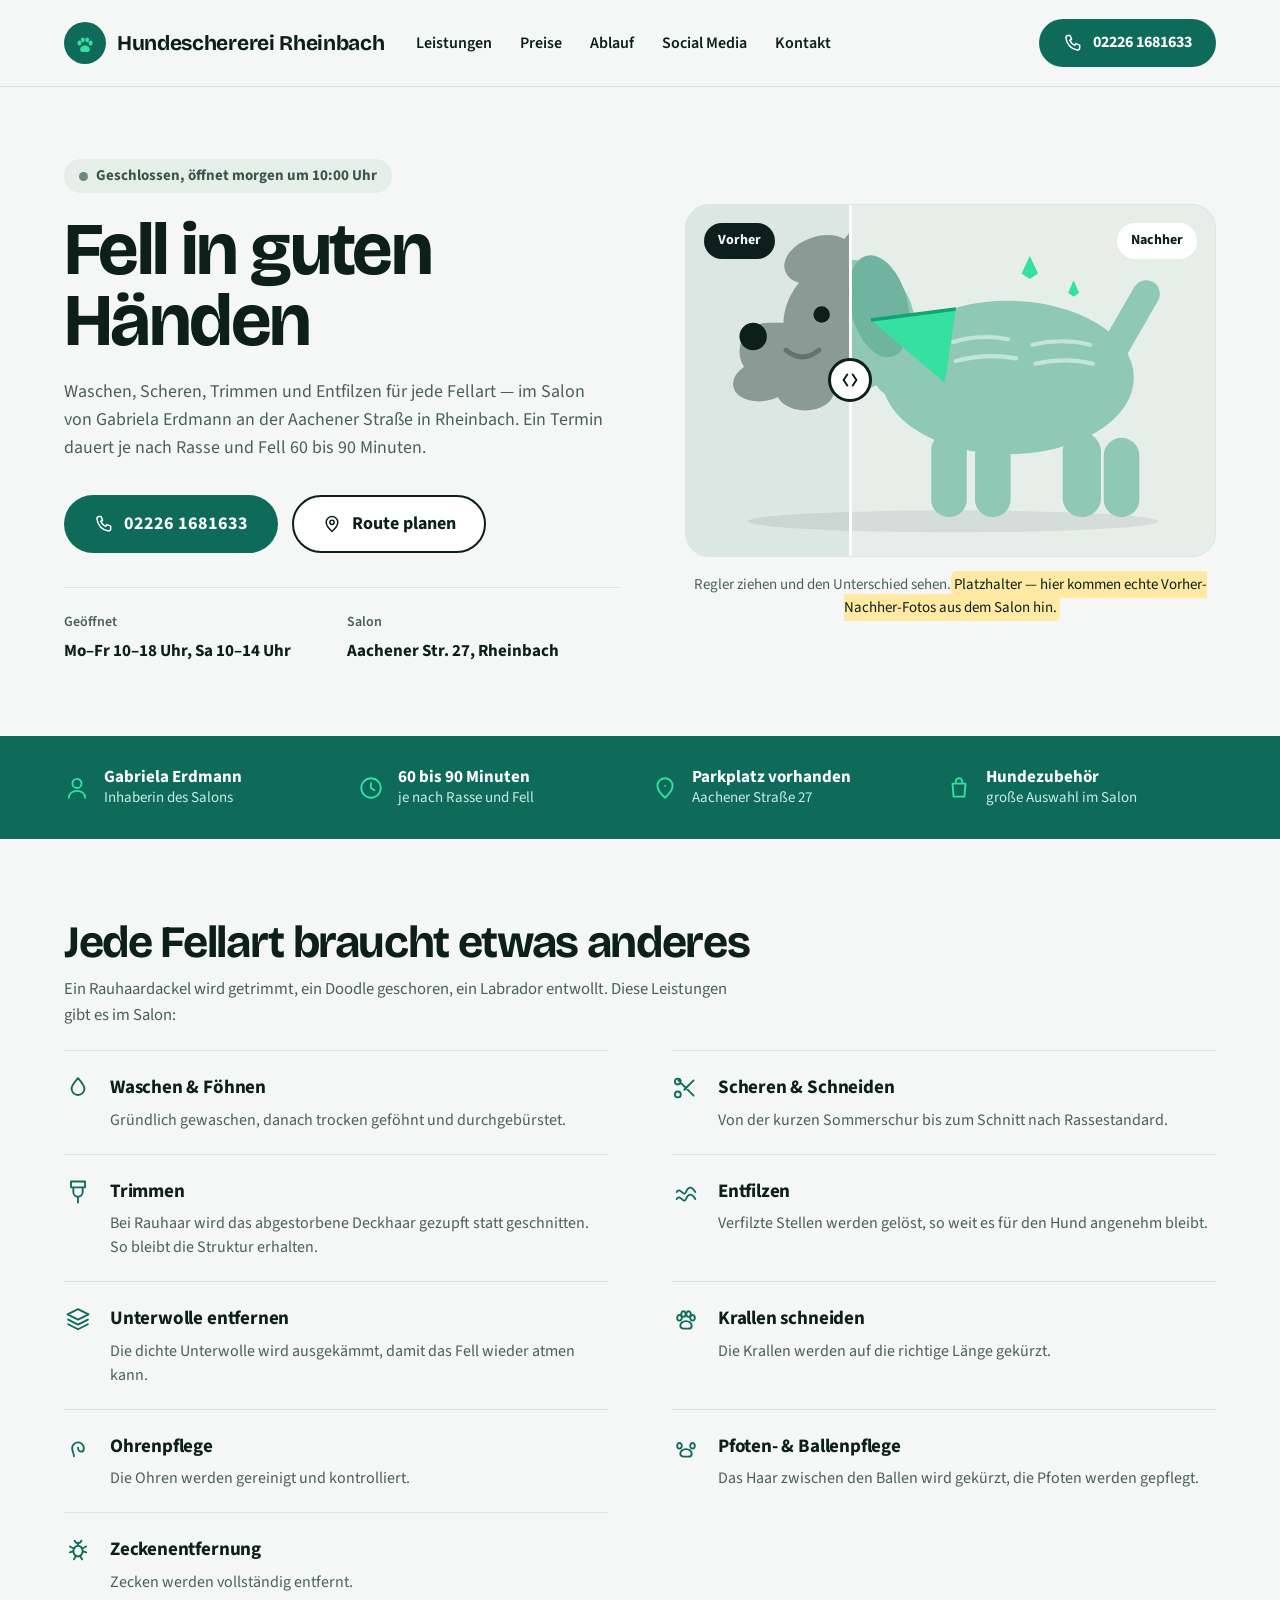
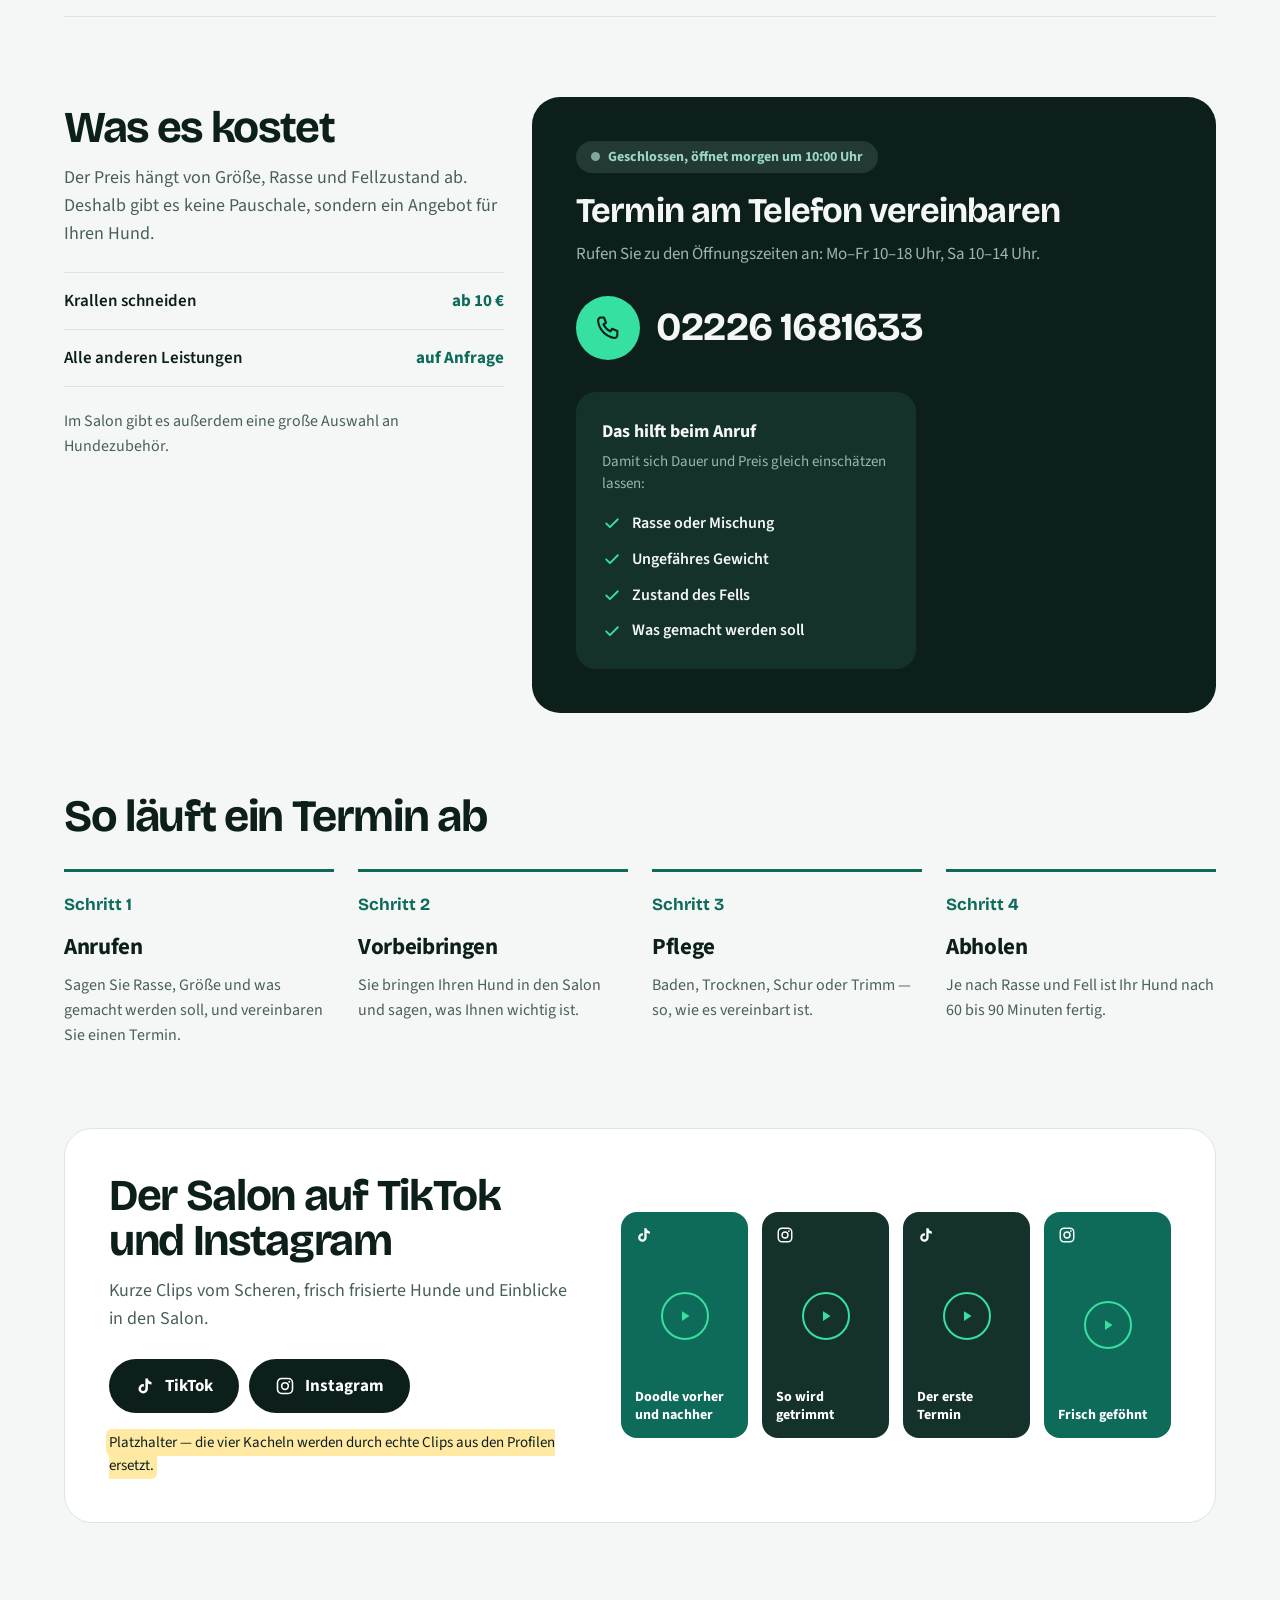
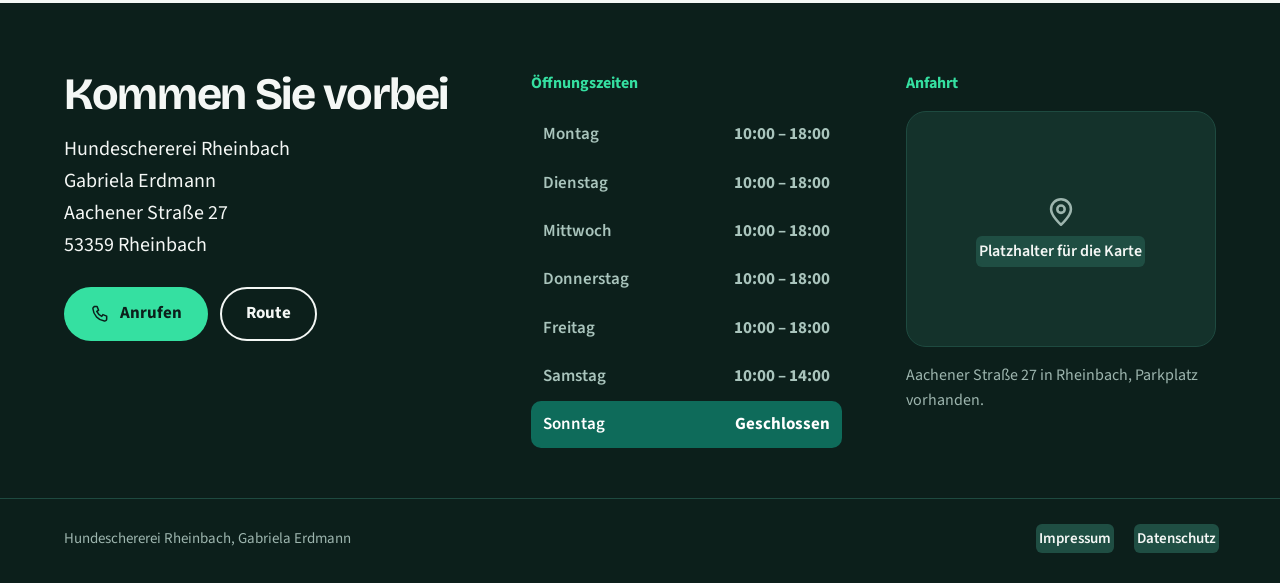
==== commit 7e50b2e4: "Update opening hours, prices and social links Open Monday to Friday 10-18 and Saturday 10-14; nail t" ====
--- a/index.html
+++ b/index.html
@@ -25,7 +25,7 @@
     "addressCountry": "DE"
   },
   "openingHoursSpecification": [
-    { "@type": "OpeningHoursSpecification", "dayOfWeek": ["Tuesday", "Wednesday", "Thursday", "Friday"], "opens": "10:00", "closes": "18:00" },
+    { "@type": "OpeningHoursSpecification", "dayOfWeek": ["Monday", "Tuesday", "Wednesday", "Thursday", "Friday"], "opens": "10:00", "closes": "18:00" },
     { "@type": "OpeningHoursSpecification", "dayOfWeek": "Saturday", "opens": "10:00", "closes": "14:00" }
   ]
 }
@@ -249,31 +249,16 @@
 /* ---------- Leistungen ---------- */
 .block { padding-block: 36px 34px; }
 @media (min-width: 900px) { .block { padding-block: 80px 0; } }
-#leistungen .lead { margin: 12px 0 20px; max-width: 680px; }
-.fell-filter {
-  display: flex; gap: 9px; overflow-x: auto; scrollbar-width: none;
-  margin-inline: calc(var(--rand) * -1); padding: 0 var(--rand) 6px;
-}
-.fell-filter::-webkit-scrollbar { display: none; }
-.chip {
-  flex-shrink: 0; min-height: 48px; padding: 0 18px; border-radius: 999px;
-  border: 2px solid var(--linie); background: #fff; color: var(--tinte);
-  font: 700 15px/1 var(--f-text); white-space: nowrap; cursor: pointer;
-}
-.chip[aria-pressed="true"] { background: var(--akzent); border-color: var(--akzent); }
-@media (hover: hover) { .chip { transition: border-color .16s ease, background-color .16s ease; } .chip:hover { border-color: var(--marke); } .chip[aria-pressed="true"]:hover { border-color: var(--akzent); } }
+#leistungen .lead { margin: 12px 0 22px; max-width: 680px; }
 .leistungen {
-  list-style: none; margin: 14px 0 0; padding: 0; border-bottom: 1px solid var(--linie);
+  list-style: none; margin: 0; padding: 0; border-bottom: 1px solid var(--linie);
   display: grid; grid-template-columns: minmax(0, 1fr);
 }
 .leistungen li { display: flex; gap: 14px; align-items: flex-start; padding: 16px 0; border-top: 1px solid var(--linie); }
-.leistungen li[hidden] { display: none; }
 .leistungen .i { color: var(--marke); width: 24px; height: 24px; margin-top: 2px; }
 .leistungen h3 { font-size: 17px; font-weight: 700; letter-spacing: -0.01em; margin-bottom: 3px; }
 .leistungen p { font-size: 15px; line-height: 1.45; color: var(--text2); }
 @media (min-width: 900px) {
-  .fell-filter { flex-wrap: wrap; overflow: visible; margin: 0 0 26px; padding: 0; gap: 11px; }
-  .chip { font-size: 16px; padding: 0 20px; }
   .leistungen { grid-template-columns: repeat(2, minmax(0, 1fr)); column-gap: 64px; margin-top: 0; }
   .leistungen li { gap: 18px; padding: 22px 0; }
   .leistungen .i { width: 28px; height: 28px; margin-top: 1px; }
@@ -475,7 +460,6 @@
     <symbol id="i-pfeile" viewBox="0 0 24 24"><path d="M9 6 5 12l4 6M15 6l4 6-4 6" fill="none" stroke="currentColor" stroke-width="2.2" stroke-linecap="round" stroke-linejoin="round"/></symbol>
     <symbol id="i-tiktok" viewBox="0 0 24 24"><path d="M16.6 5.82A4.28 4.28 0 0 1 15.54 3h-3.09v12.4a2.59 2.59 0 0 1-2.59 2.5 2.59 2.59 0 1 1 .76-5.06V9.69a5.68 5.68 0 0 0-.76-.05 5.67 5.67 0 1 0 5.67 5.67V8.9a7.35 7.35 0 0 0 4.28 1.38V7.19a4.28 4.28 0 0 1-3.21-1.37Z" fill="currentColor"/></symbol>
     <symbol id="i-insta" viewBox="0 0 24 24"><g fill="none" stroke="currentColor" stroke-width="1.9"><rect x="3" y="3" width="18" height="18" rx="5"/><circle cx="12" cy="12" r="4"/></g><circle cx="17.2" cy="6.8" r="1.2" fill="currentColor"/></symbol>
-    <symbol id="i-fb" viewBox="0 0 24 24"><path d="M14 9V7.2c0-.9.2-1.3 1.4-1.3H17V3h-2.6C11.3 3 10.2 4.5 10.2 7v2H8v3h2.2v9H14v-9h2.6l.4-3H14Z" fill="currentColor"/></symbol>
     <symbol id="i-person" viewBox="0 0 24 24"><path d="M12 12a4.2 4.2 0 1 0 0-8.4 4.2 4.2 0 0 0 0 8.4ZM4.5 21c0-4 3.4-6.4 7.5-6.4s7.5 2.4 7.5 6.4" fill="none" stroke="currentColor" stroke-width="1.7" stroke-linecap="round" stroke-linejoin="round"/></symbol>
     <symbol id="i-uhr" viewBox="0 0 24 24"><path d="M12 21a9 9 0 1 0 0-18 9 9 0 0 0 0 18ZM12 7.5V12l3.2 2" fill="none" stroke="currentColor" stroke-width="1.7" stroke-linecap="round" stroke-linejoin="round"/></symbol>
     <symbol id="i-parken" viewBox="0 0 24 24"><path d="M12 21s7-6.2 7-11a7 7 0 1 0-14 0c0 4.8 7 11 7 11ZM12 10h.01" fill="none" stroke="currentColor" stroke-width="1.7" stroke-linecap="round" stroke-linejoin="round"/></symbol>
@@ -488,7 +472,6 @@
     <symbol id="l-kralle" viewBox="0 0 24 24"><path d="M12 13.8c2.7 0 4.9 1.8 4.9 3.9 0 1.5-1.3 2.6-2.9 2.6h-4c-1.6 0-2.9-1.1-2.9-2.6 0-2.1 2.2-3.9 4.9-3.9Z M6.4 8.6a2 2.4 0 1 0 .01 0Z M17.6 8.6a2 2.4 0 1 0 .01 0Z M9.8 5.4a1.9 2.4 0 1 0 .01 0Z M14.2 5.4a1.9 2.4 0 1 0 .01 0Z" fill="none" stroke="currentColor" stroke-width="1.6" stroke-linecap="round" stroke-linejoin="round"/></symbol>
     <symbol id="l-ohr" viewBox="0 0 24 24"><path d="M8.5 20c0-3-1.5-4-1.5-7a5 5 0 0 1 10 0c0 2-1 3-2.5 3S12 14 12 12.5" fill="none" stroke="currentColor" stroke-width="1.6" stroke-linecap="round" stroke-linejoin="round"/></symbol>
     <symbol id="l-pfote" viewBox="0 0 24 24"><path d="M12 13.8c2.7 0 4.9 1.8 4.9 3.9 0 1.5-1.3 2.6-2.9 2.6h-4c-1.6 0-2.9-1.1-2.9-2.6 0-2.1 2.2-3.9 4.9-3.9Z M6.4 8.6a2 2.4 0 1 0 .01 0Z M17.6 8.6a2 2.4 0 1 0 .01 0Z" fill="none" stroke="currentColor" stroke-width="1.6" stroke-linecap="round" stroke-linejoin="round"/></symbol>
-    <symbol id="l-zahn" viewBox="0 0 24 24"><path d="M12 3.5c-2 0-3-1-4.5-1S5 4 5 6.5c0 3 1.2 4.5 1.8 7.5.5 2.5.7 6 2.2 6s1.4-4 3-4 1.5 4 3 4 1.7-3.5 2.2-6c.6-3 1.8-4.5 1.8-7.5C19 3.5 18 2.5 16.5 2.5S14 3.5 12 3.5Z" fill="none" stroke="currentColor" stroke-width="1.6" stroke-linecap="round" stroke-linejoin="round"/></symbol>
     <symbol id="l-zecke" viewBox="0 0 24 24"><path d="M12 8.5a4 4.5 0 1 0 .01 0ZM12 8.5V5.5M9 4l1.5 2M15 4l-1.5 2M8 10.5L5 9M8 13l-3 1M16 10.5l3-1.5M16 13l3 1M10 17.5l-1.5 2.5M14 17.5l1.5 2.5" fill="none" stroke="currentColor" stroke-width="1.6" stroke-linecap="round" stroke-linejoin="round"/></symbol>
     <g id="hund-form">
       <ellipse cx="252" cy="150" rx="92" ry="56"/>
@@ -533,7 +516,7 @@
 
   <section class="wrap hero" aria-labelledby="titel">
     <div>
-      <span class="status" data-status>Di–Fr 10–18 Uhr, Sa 10–14 Uhr</span>
+      <span class="status" data-status>Mo–Fr 10–18 Uhr, Sa 10–14 Uhr</span>
       <h1 id="titel">Fell in guten Händen</h1>
       <p class="hero-text">Waschen, Scheren, Trimmen und Entfilzen für jede Fellart — im Salon von Gabriela Erdmann an der Aachener Straße in Rheinbach. Ein Termin dauert je nach Rasse und Fell 60 bis 90 Minuten.</p>
       <div class="hero-cta">
@@ -541,7 +524,7 @@
         <a class="btn btn-rand" href="https://www.openstreetmap.org/search?query=Aachener%20Stra%C3%9Fe%2027%2C%2053359%20Rheinbach" target="_blank" rel="noopener"><svg class="i" aria-hidden="true"><use href="#i-ort"></use></svg>Route planen</a>
       </div>
       <dl class="hero-fakten">
-        <div><dt>Geöffnet</dt><dd>Di–Fr 10–18 Uhr, Sa 10–14 Uhr</dd></div>
+        <div><dt>Geöffnet</dt><dd>Mo–Fr 10–18 Uhr, Sa 10–14 Uhr</dd></div>
         <div><dt>Salon</dt><dd>Aachener Str. 27, Rheinbach</dd></div>
       </dl>
     </div>
@@ -608,25 +591,17 @@
 
   <section class="wrap block" id="leistungen" aria-labelledby="leistungen-titel">
     <h2 class="h2" id="leistungen-titel">Jede Fellart braucht etwas anderes</h2>
-    <p class="lead">Ein Rauhaardackel wird getrimmt, ein Doodle geschoren, ein Labrador entwollt. Wählen Sie das Fell Ihres Hundes — dann sehen Sie, was im Salon gemacht wird.</p>
-    <div class="fell-filter" role="group" aria-label="Fellart wählen">
-      <button class="chip" type="button" data-fell="alle" aria-pressed="true">Alle Leistungen</button>
-      <button class="chip" type="button" data-fell="kurz" aria-pressed="false">Kurzhaar</button>
-      <button class="chip" type="button" data-fell="lang" aria-pressed="false">Langhaar</button>
-      <button class="chip" type="button" data-fell="rauh" aria-pressed="false">Rauhaar</button>
-      <button class="chip" type="button" data-fell="pudel" aria-pressed="false">Pudel &amp; Doodle</button>
-    </div>
-    <ul class="leistungen" aria-live="polite">
-      <li data-fell="kurz lang rauh pudel"><svg class="i" aria-hidden="true"><use href="#l-wasser"></use></svg><div><h3>Waschen &amp; Föhnen</h3><p>Gründlich gewaschen, danach trocken geföhnt und durchgebürstet.</p></div></li>
-      <li data-fell="lang pudel"><svg class="i" aria-hidden="true"><use href="#l-schere"></use></svg><div><h3>Scheren &amp; Schneiden</h3><p>Von der kurzen Sommerschur bis zum Schnitt nach Rassestandard.</p></div></li>
-      <li data-fell="rauh"><svg class="i" aria-hidden="true"><use href="#l-trimmen"></use></svg><div><h3>Trimmen</h3><p>Bei Rauhaar wird das abgestorbene Deckhaar gezupft statt geschnitten. So bleibt die Struktur erhalten.</p></div></li>
-      <li data-fell="lang pudel rauh"><svg class="i" aria-hidden="true"><use href="#l-filz"></use></svg><div><h3>Entfilzen</h3><p>Verfilzte Stellen werden gelöst, so weit es für den Hund angenehm bleibt.</p></div></li>
-      <li data-fell="kurz lang"><svg class="i" aria-hidden="true"><use href="#l-wolle"></use></svg><div><h3>Unterwolle entfernen</h3><p>Die dichte Unterwolle wird ausgekämmt, damit das Fell wieder atmen kann.</p></div></li>
-      <li data-fell="kurz lang rauh pudel"><svg class="i" aria-hidden="true"><use href="#l-kralle"></use></svg><div><h3>Krallen schneiden</h3><p>Die Krallen werden auf die richtige Länge gekürzt.</p></div></li>
-      <li data-fell="kurz lang rauh pudel"><svg class="i" aria-hidden="true"><use href="#l-ohr"></use></svg><div><h3>Ohrenpflege</h3><p>Die Ohren werden gereinigt und kontrolliert.</p></div></li>
-      <li data-fell="kurz lang rauh pudel"><svg class="i" aria-hidden="true"><use href="#l-pfote"></use></svg><div><h3>Pfoten- &amp; Ballenpflege</h3><p>Das Haar zwischen den Ballen wird gekürzt, die Pfoten werden gepflegt.</p></div></li>
-      <li data-fell="kurz lang rauh pudel"><svg class="i" aria-hidden="true"><use href="#l-zahn"></use></svg><div><h3>Zahnpflege</h3><p>Die Zähne werden kontrolliert und gereinigt.</p></div></li>
-      <li data-fell="kurz lang rauh pudel"><svg class="i" aria-hidden="true"><use href="#l-zecke"></use></svg><div><h3>Zeckenentfernung</h3><p>Zecken werden vollständig entfernt.</p></div></li>
+    <p class="lead">Ein Rauhaardackel wird getrimmt, ein Doodle geschoren, ein Labrador entwollt. Diese Leistungen gibt es im Salon:</p>
+    <ul class="leistungen">
+      <li><svg class="i" aria-hidden="true"><use href="#l-wasser"></use></svg><div><h3>Waschen &amp; Föhnen</h3><p>Gründlich gewaschen, danach trocken geföhnt und durchgebürstet.</p></div></li>
+      <li><svg class="i" aria-hidden="true"><use href="#l-schere"></use></svg><div><h3>Scheren &amp; Schneiden</h3><p>Von der kurzen Sommerschur bis zum Schnitt nach Rassestandard.</p></div></li>
+      <li><svg class="i" aria-hidden="true"><use href="#l-trimmen"></use></svg><div><h3>Trimmen</h3><p>Bei Rauhaar wird das abgestorbene Deckhaar gezupft statt geschnitten. So bleibt die Struktur erhalten.</p></div></li>
+      <li><svg class="i" aria-hidden="true"><use href="#l-filz"></use></svg><div><h3>Entfilzen</h3><p>Verfilzte Stellen werden gelöst, so weit es für den Hund angenehm bleibt.</p></div></li>
+      <li><svg class="i" aria-hidden="true"><use href="#l-wolle"></use></svg><div><h3>Unterwolle entfernen</h3><p>Die dichte Unterwolle wird ausgekämmt, damit das Fell wieder atmen kann.</p></div></li>
+      <li><svg class="i" aria-hidden="true"><use href="#l-kralle"></use></svg><div><h3>Krallen schneiden</h3><p>Die Krallen werden auf die richtige Länge gekürzt.</p></div></li>
+      <li><svg class="i" aria-hidden="true"><use href="#l-ohr"></use></svg><div><h3>Ohrenpflege</h3><p>Die Ohren werden gereinigt und kontrolliert.</p></div></li>
+      <li><svg class="i" aria-hidden="true"><use href="#l-pfote"></use></svg><div><h3>Pfoten- &amp; Ballenpflege</h3><p>Das Haar zwischen den Ballen wird gekürzt, die Pfoten werden gepflegt.</p></div></li>
+      <li><svg class="i" aria-hidden="true"><use href="#l-zecke"></use></svg><div><h3>Zeckenentfernung</h3><p>Zecken werden vollständig entfernt.</p></div></li>
     </ul>
   </section>
 
@@ -635,20 +610,17 @@
       <h2 class="h2">Was es kostet</h2>
       <p class="lead">Der Preis hängt von Größe, Rasse und Fellzustand ab. Deshalb gibt es keine Pauschale, sondern ein Angebot für Ihren Hund.</p>
       <dl class="preisliste">
-        <div><dt>Krallen schneiden</dt><dd>ab 5 €</dd></div>
-        <div><dt>Komplettpflege, kleiner Hund</dt><dd><span class="ph">auf Anfrage</span></dd></div>
-        <div><dt>Komplettpflege, mittlerer Hund</dt><dd><span class="ph">auf Anfrage</span></dd></div>
-        <div><dt>Komplettpflege, großer Hund</dt><dd><span class="ph">auf Anfrage</span></dd></div>
-        <div><dt>Entfilzen</dt><dd><span class="ph">auf Anfrage</span></dd></div>
+        <div><dt>Krallen schneiden</dt><dd>ab 10 €</dd></div>
+        <div><dt>Alle anderen Leistungen</dt><dd>auf Anfrage</dd></div>
       </dl>
       <p class="hinweis">Im Salon gibt es außerdem eine große Auswahl an Hundezubehör.</p>
     </div>
 
     <div class="tel-karte dunkel">
       <div class="tel-haupt">
-        <span class="status status-dunkel" data-status>Di–Fr 10–18 Uhr, Sa 10–14 Uhr</span>
+        <span class="status status-dunkel" data-status>Mo–Fr 10–18 Uhr, Sa 10–14 Uhr</span>
         <h2>Termin am Telefon vereinbaren</h2>
-        <p class="unter">Rufen Sie zu den Öffnungszeiten an: <span class="nowrap">Di–Fr 10–18 Uhr,</span> <span class="nowrap">Sa 10–14 Uhr.</span></p>
+        <p class="unter">Rufen Sie zu den Öffnungszeiten an: <span class="nowrap">Mo–Fr 10–18 Uhr,</span> <span class="nowrap">Sa 10–14 Uhr.</span></p>
         <a class="tel-gross" href="tel:+4922261681633" aria-label="Anrufen: 02226 1681633">
           <span class="rund"><svg class="i" aria-hidden="true"><use href="#i-tel"></use></svg></span>
           <span class="nummer">02226 1681633</span>
@@ -684,11 +656,10 @@
         <h2 class="h2" id="social-titel">Der Salon auf TikTok und Instagram</h2>
         <p class="lead">Kurze Clips vom Scheren, frisch frisierte Hunde und Einblicke in den Salon.</p>
         <div class="social-knoepfe">
-          <a class="btn btn-tinte" href="https://www.tiktok.com/" target="_blank" rel="noopener"><svg class="i" aria-hidden="true"><use href="#i-tiktok"></use></svg>TikTok</a>
-          <a class="btn btn-tinte" href="https://www.instagram.com/" target="_blank" rel="noopener"><svg class="i" aria-hidden="true"><use href="#i-insta"></use></svg>Instagram</a>
-          <a class="btn btn-rand" href="https://www.facebook.com/p/Hundeschererei-Rheinbach-100054594784123/" target="_blank" rel="noopener"><svg class="i" aria-hidden="true"><use href="#i-fb"></use></svg>Facebook</a>
+          <a class="btn btn-tinte" href="https://www.tiktok.com/@hundescherereirheinbach" target="_blank" rel="noopener" aria-label="TikTok: @hundescherereirheinbach"><svg class="i" aria-hidden="true"><use href="#i-tiktok"></use></svg>TikTok</a>
+          <a class="btn btn-tinte" href="https://www.instagram.com/hundeschererei_rheinbach/" target="_blank" rel="noopener" aria-label="Instagram: @hundeschererei_rheinbach"><svg class="i" aria-hidden="true"><use href="#i-insta"></use></svg>Instagram</a>
         </div>
-        <p class="hinweis"><span class="ph">Platzhalter — TikTok- und Instagram-Profil sowie die Clips sind noch einzutragen. Facebook ist bereits verlinkt.</span></p>
+        <p class="hinweis"><span class="ph">Platzhalter — die vier Kacheln werden durch echte Clips aus den Profilen ersetzt.</span></p>
       </div>
       <div class="kacheln" aria-label="Clips (Platzhalter)">
         <div class="kachel"><svg class="plattform" aria-hidden="true"><use href="#i-tiktok"></use></svg><div class="abspielen" aria-hidden="true"><svg class="i"><use href="#i-play"></use></svg></div><span>Doodle vorher und nachher</span></div>
@@ -717,7 +688,7 @@
       <div>
         <h3>Öffnungszeiten</h3>
         <dl class="zeiten">
-          <div data-tag="1"><dt>Montag</dt><dd>Geschlossen</dd></div>
+          <div data-tag="1"><dt>Montag</dt><dd>10:00 – 18:00</dd></div>
           <div data-tag="2"><dt>Dienstag</dt><dd>10:00 – 18:00</dd></div>
           <div data-tag="3"><dt>Mittwoch</dt><dd>10:00 – 18:00</dd></div>
           <div data-tag="4"><dt>Donnerstag</dt><dd>10:00 – 18:00</dd></div>
@@ -764,7 +735,7 @@
   wischen();
 
   // Öffnungsstatus
-  var plan = { 0: null, 1: null, 2: [10, 18], 3: [10, 18], 4: [10, 18], 5: [10, 18], 6: [10, 14] };
+  var plan = { 0: null, 1: [10, 18], 2: [10, 18], 3: [10, 18], 4: [10, 18], 5: [10, 18], 6: [10, 14] };
   var namen = ['Sonntag', 'Montag', 'Dienstag', 'Mittwoch', 'Donnerstag', 'Freitag', 'Samstag'];
   var jetzt = new Date();
   var tag = jetzt.getDay();
@@ -788,19 +759,6 @@
   var zeile = document.querySelector('.zeiten [data-tag="' + tag + '"]');
   if (zeile) zeile.classList.add('heute');
 
-  // Fellart-Filter
-  var chips = document.querySelectorAll('.fell-filter .chip');
-  var punkte = document.querySelectorAll('.leistungen li');
-  chips.forEach(function (chip) {
-    chip.addEventListener('click', function () {
-      var fell = chip.getAttribute('data-fell');
-      chips.forEach(function (c) { c.setAttribute('aria-pressed', String(c === chip)); });
-      punkte.forEach(function (li) {
-        li.hidden = fell !== 'alle' && li.getAttribute('data-fell').split(' ').indexOf(fell) < 0;
-      });
-    });
-  });
-
   // Mobiles Menü
   var knopf = document.querySelector('.menu-knopf');
   var nav = document.getElementById('hauptnav');
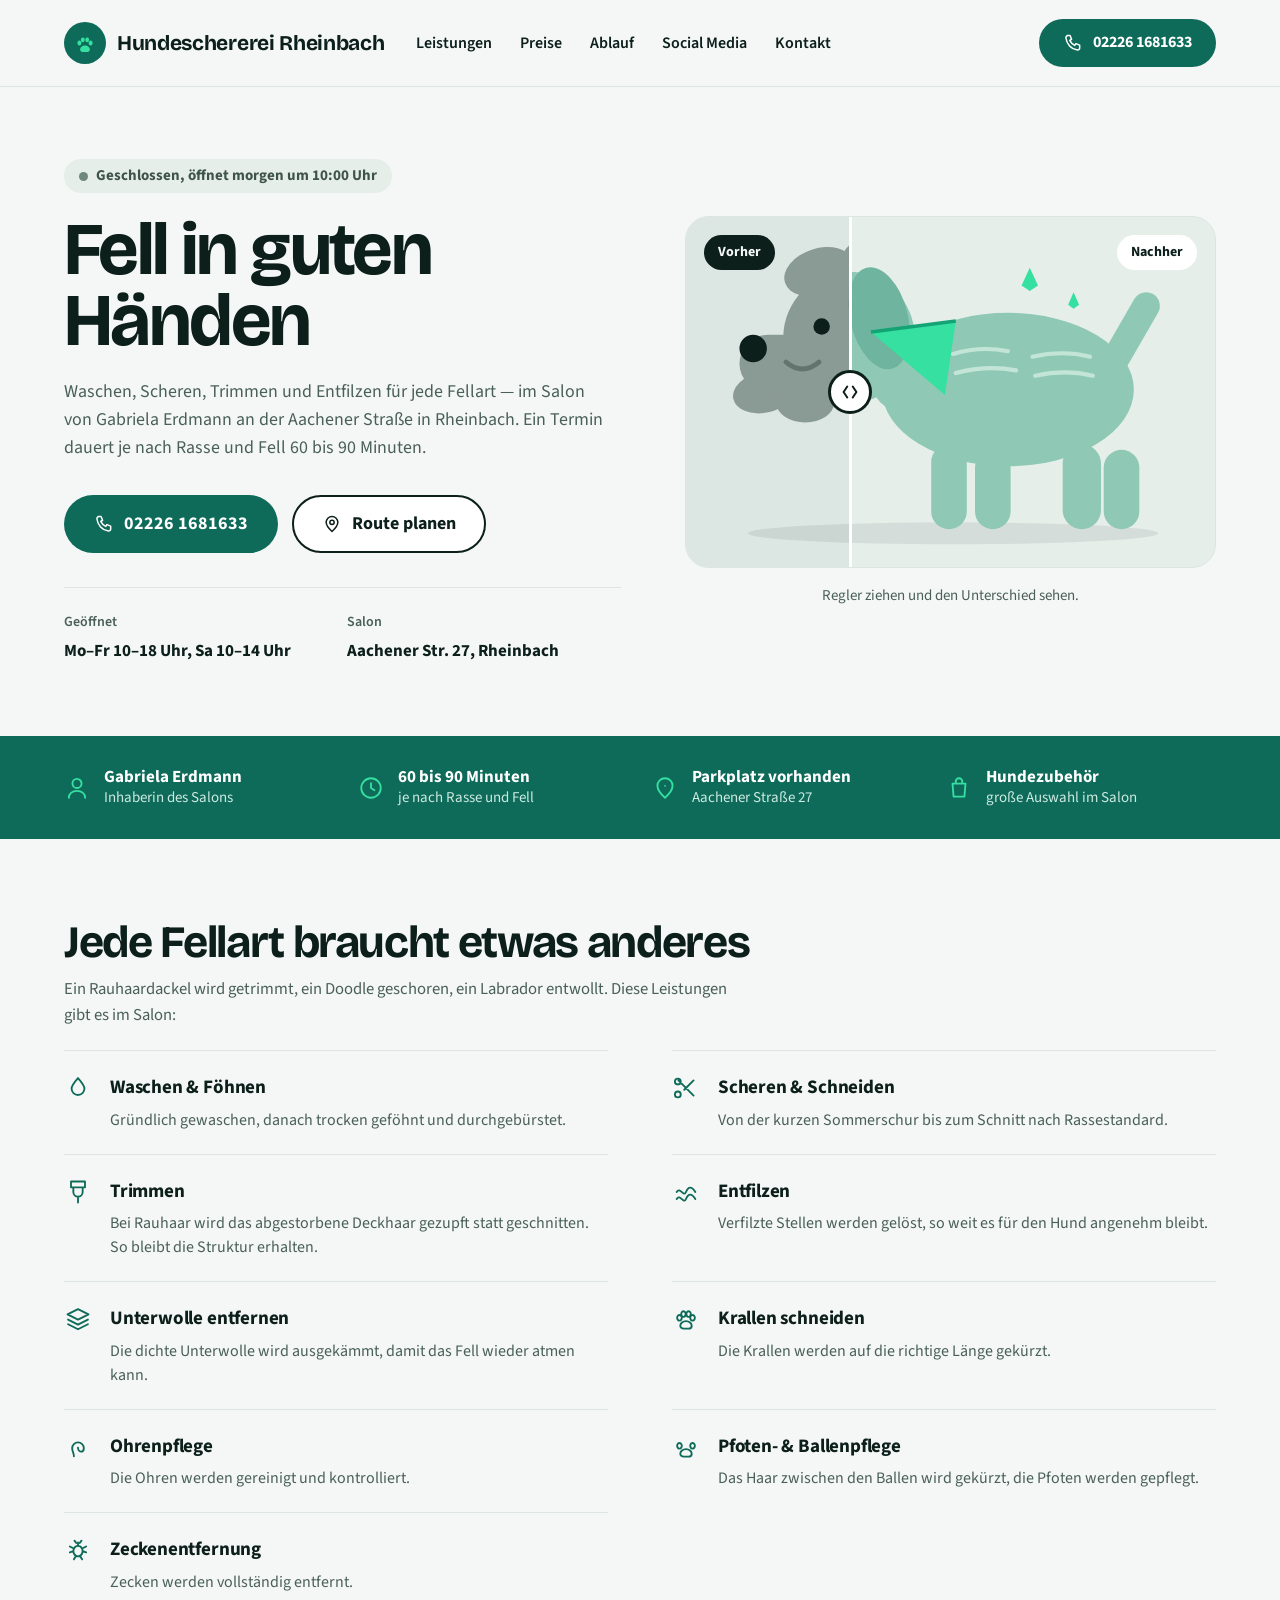
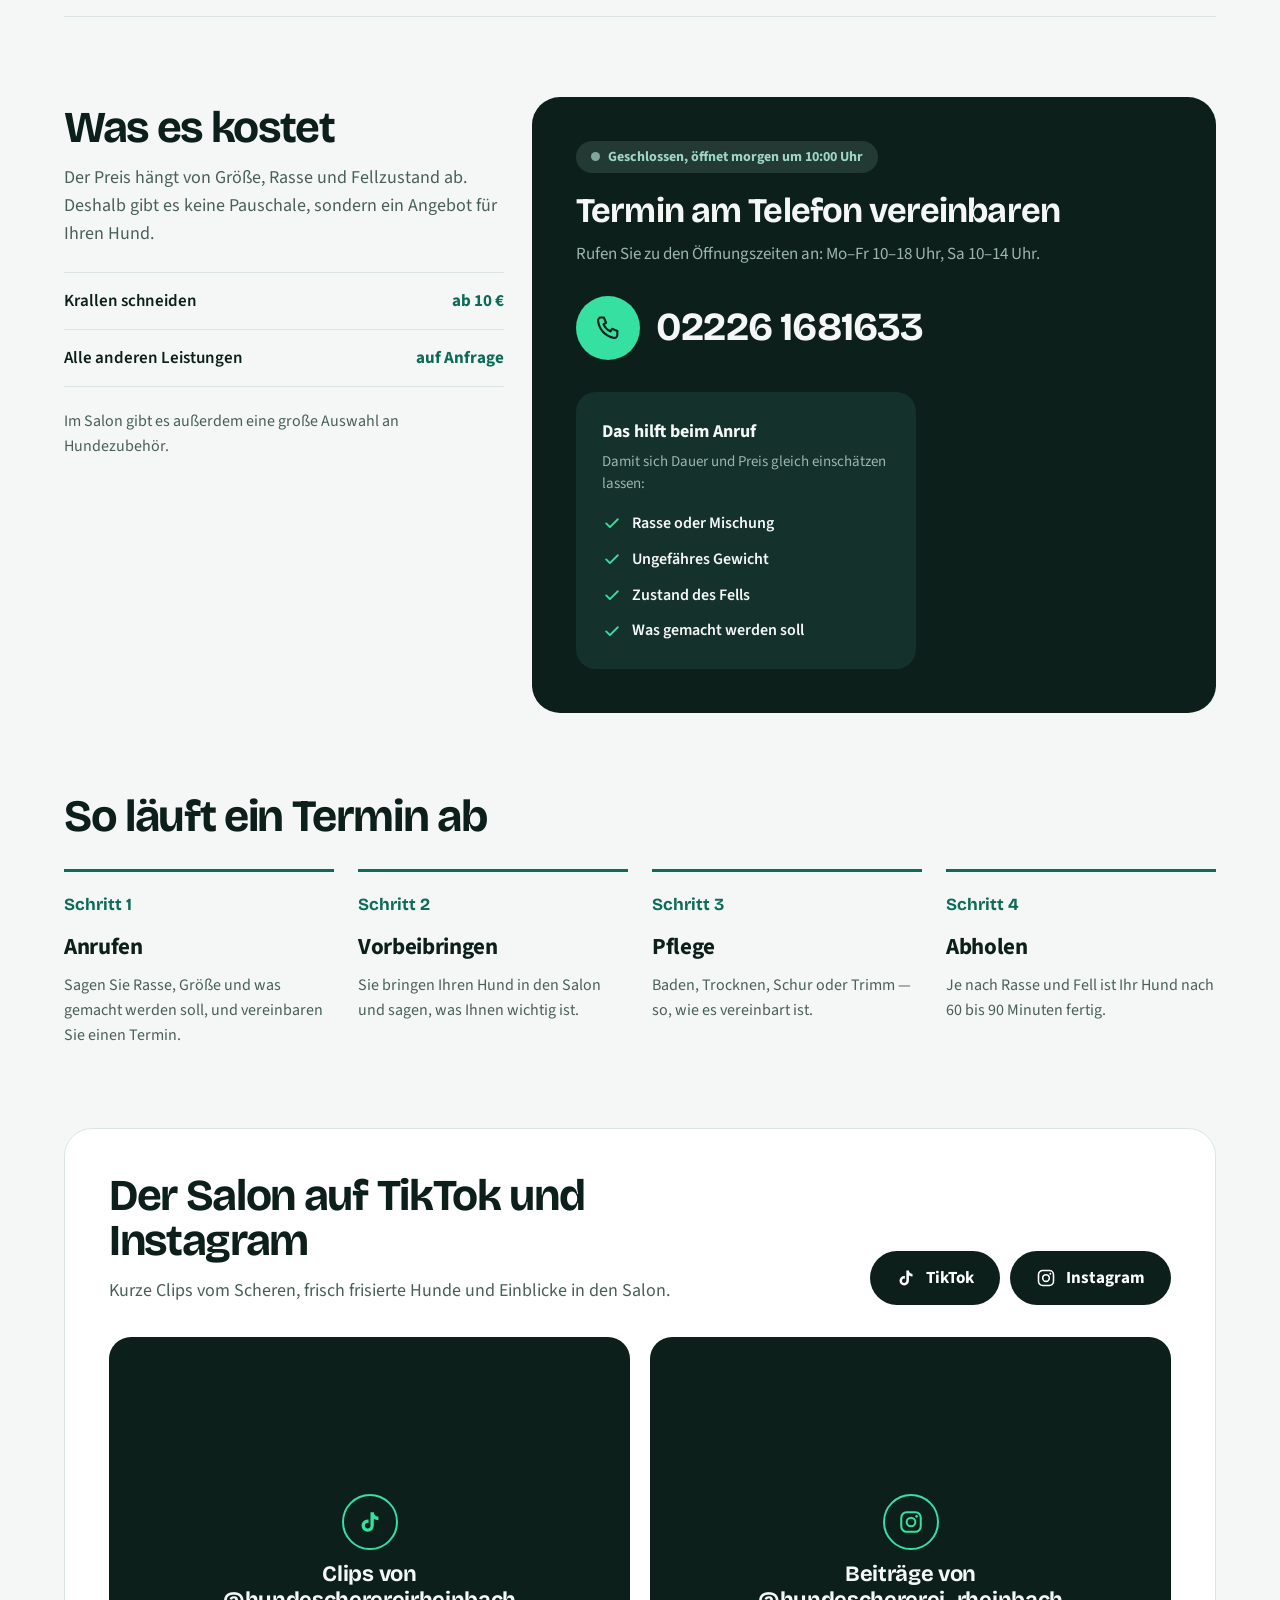
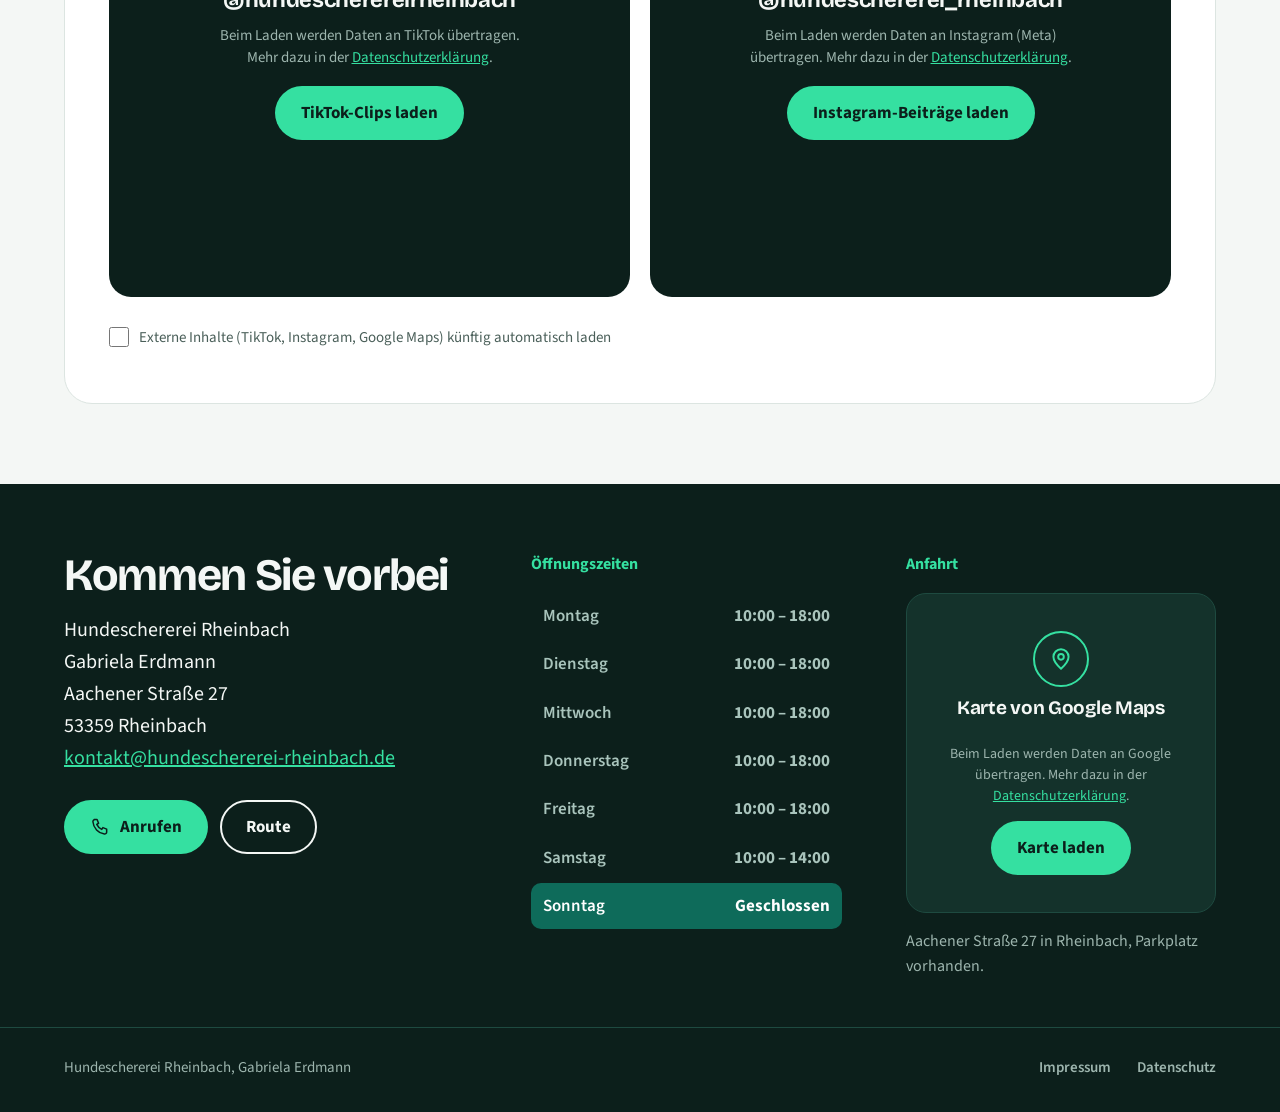
==== commit 53cf9253: "Website fertig für Strato: Feeds, Karte, Rechtstexte, Serverdateien - TikTok-, Instagram- und Google" ====
--- a/index.html
+++ b/index.html
@@ -6,17 +6,32 @@
 <title>Hundeschererei Rheinbach – Hundefriseur in Rheinbach</title>
 <meta name="description" content="Hundesalon von Gabriela Erdmann in Rheinbach: Waschen, Scheren, Trimmen und Entfilzen für jede Fellart. Aachener Straße 27, Telefon 02226 1681633.">
 <meta name="theme-color" content="#0E6B5A">
-<link rel="icon" href="data:image/svg+xml,%3Csvg xmlns='http://www.w3.org/2000/svg' viewBox='0 0 42 42'%3E%3Ccircle cx='21' cy='21' r='21' fill='%230E6B5A'/%3E%3Cpath fill='%2335E0A1' d='M21 23.6c2.7 0 4.9 1.8 4.9 3.9 0 1.5-1.3 2.6-2.9 2.6h-4c-1.6 0-2.9-1.1-2.9-2.6 0-2.1 2.2-3.9 4.9-3.9Z M15.4 18.6a2 2.4 0 1 0 .01 0Z M26.6 18.6a2 2.4 0 1 0 .01 0Z M18.8 15.4a1.9 2.4 0 1 0 .01 0Z M23.2 15.4a1.9 2.4 0 1 0 .01 0Z'/%3E%3C/svg%3E">
-<link rel="preconnect" href="https://fonts.googleapis.com">
-<link rel="preconnect" href="https://fonts.gstatic.com" crossorigin>
-<link rel="stylesheet" href="https://fonts.googleapis.com/css2?family=Bricolage+Grotesque:opsz,wght@12..96,400..800&amp;family=Source+Sans+3:ital,wght@0,400;0,600;0,700;1,400&amp;display=swap">
+<link rel="canonical" href="https://hundeschererei-rheinbach.de/">
+<link rel="icon" href="favicon.svg" type="image/svg+xml">
+<link rel="apple-touch-icon" href="apple-touch-icon.png">
+<link rel="preload" href="fonts/bricolage-grotesque-latin.woff2" as="font" type="font/woff2" crossorigin>
+<link rel="stylesheet" href="assets/style.css?v=1">
+<meta property="og:type" content="website">
+<meta property="og:locale" content="de_DE">
+<meta property="og:site_name" content="Hundeschererei Rheinbach">
+<meta property="og:title" content="Hundeschererei Rheinbach – Hundefriseur in Rheinbach">
+<meta property="og:description" content="Waschen, Scheren, Trimmen und Entfilzen für jede Fellart. Aachener Straße 27, Telefon 02226 1681633.">
+<meta property="og:url" content="https://hundeschererei-rheinbach.de/">
+<meta property="og:image" content="https://hundeschererei-rheinbach.de/og-image.png">
+<meta property="og:image:width" content="1200">
+<meta property="og:image:height" content="630">
+<meta name="twitter:card" content="summary_large_image">
 <script type="application/ld+json">
 {
   "@context": "https://schema.org",
   "@type": "LocalBusiness",
   "name": "Hundeschererei Rheinbach",
+  "url": "https://hundeschererei-rheinbach.de/",
+  "image": "https://hundeschererei-rheinbach.de/og-image.png",
+  "email": "kontakt@hundeschererei-rheinbach.de",
   "description": "Hundefriseur in Rheinbach: Waschen, Scheren, Trimmen und Entfilzen für jede Fellart.",
   "telephone": "+49 2226 1681633",
+  "sameAs": ["https://www.instagram.com/hundeschererei_rheinbach/", "https://www.tiktok.com/@hundescherereirheinbach"],
   "address": {
     "@type": "PostalAddress",
     "streetAddress": "Aachener Straße 27",
@@ -30,431 +45,14 @@
   ]
 }
 </script>
-<style>
-:root {
-  --grund: #F4F7F5;
-  --tinte: #0C1F1B;
-  --marke: #0E6B5A;
-  --akzent: #35E0A1;
-  --text2: #4A5F59;
-  --linie: #DCE5E1;
-  --flaeche: #E6EEEA;
-  --dunkel2: #14322B;
-  --dunkel-linie: #1E4A40;
-  --text-dunkel: #9DB5AE;
-  --ph: #FFE9A3;
-  --f-display: 'Bricolage Grotesque', 'Segoe UI', system-ui, sans-serif;
-  --f-text: 'Source Sans 3', 'Segoe UI', system-ui, sans-serif;
-  --rand: 20px;
-}
-@media (min-width: 900px) { :root { --rand: 64px; } }
-
-*, *::before, *::after { box-sizing: border-box; }
-html { -webkit-text-size-adjust: 100%; scroll-behavior: smooth; }
-body {
-  margin: 0;
-  background: var(--grund);
-  color: var(--tinte);
-  font-family: var(--f-text);
-  font-size: 17px;
-  line-height: 1.55;
-  -webkit-font-smoothing: antialiased;
-}
-h1, h2, h3, p, dl, dd, figure, address { margin: 0; }
-a { color: var(--marke); }
-svg { display: block; flex-shrink: 0; }
-.i { width: 22px; height: 22px; }
-.wrap { max-width: 1440px; margin-inline: auto; padding-inline: var(--rand); }
-section[id], footer[id] { scroll-margin-top: 16px; }
-@media (min-width: 900px) { section[id] { scroll-margin-top: 104px; } }
-
-:focus-visible { outline: 3px solid var(--tinte); outline-offset: 3px; }
-.dunkel :focus-visible { outline-color: var(--akzent); }
-
-.skip {
-  position: absolute; left: 12px; top: -80px; z-index: 50;
-  background: var(--tinte); color: #fff; padding: 12px 18px; border-radius: 10px;
-  font-weight: 700; text-decoration: none;
-}
-.skip:focus { top: 12px; }
-
-.h2 {
-  font-family: var(--f-display); font-weight: 700;
-  font-size: clamp(34px, 3.5vw, 50px); line-height: 1.03; letter-spacing: -0.03em;
-}
-.lead { color: var(--text2); font-size: clamp(16px, 1.3vw, 19px); }
-
-/* Platzhalter-Markierung (abschaltbar mit ?ohne-platzhalter) */
-.ph { background: var(--ph); box-shadow: 0 0 0 3px var(--ph); border-radius: 3px; color: var(--tinte); }
-.ph-dunkel { background: #1F4E43; box-shadow: 0 0 0 3px #1F4E43; border-radius: 3px; color: var(--grund); }
-.ohne-ph .ph, .ohne-ph .ph-dunkel { background: none; box-shadow: none; color: inherit; }
-
-/* Buttons */
-.btn {
-  display: inline-flex; align-items: center; justify-content: center; gap: 10px;
-  min-height: 54px; padding: 0 24px; border-radius: 999px; border: 2px solid transparent;
-  font: 700 17px/1.1 var(--f-text); text-decoration: none; white-space: nowrap; cursor: pointer;
-}
-.btn .i { width: 20px; height: 20px; }
-.btn-marke { background: var(--marke); color: #fff; }
-.btn-akzent { background: var(--akzent); color: var(--tinte); }
-.btn-tinte { background: var(--tinte); color: #fff; }
-.btn-rand { background: #fff; border-color: var(--tinte); color: var(--tinte); }
-.btn-rand-hell { background: transparent; border-color: var(--grund); color: var(--grund); }
-@media (hover: hover) {
-  .btn { transition: filter .16s ease; }
-  .btn:hover { filter: brightness(1.08); }
-}
-
-/* Öffnungsstatus */
-.status {
-  display: inline-flex; align-items: center; gap: 8px; padding: 8px 15px; border-radius: 999px;
-  font-size: 15px; font-weight: 700; line-height: 1.2;
-  background: var(--flaeche); color: #3E534C;
-}
-.status::before { content: ""; width: 9px; height: 9px; border-radius: 50%; background: #6E8880; flex-shrink: 0; }
-.status.ist-offen { background: #D8F5E8; color: #0B4F3C; }
-.status.ist-offen::before { background: #12A36E; }
-.status-dunkel { background: #223A33; color: #9DD6C4; font-size: 14px; }
-.status-dunkel::before { background: #7FA79C; }
-.status-dunkel.ist-offen { background: #12453A; color: #6FE8B8; }
-.status-dunkel.ist-offen::before { background: var(--akzent); }
-
-/* ---------- Kopf ---------- */
-.kopf { position: relative; z-index: 20; background: var(--grund); border-bottom: 1px solid var(--linie); }
-.kopf-innen { display: flex; align-items: center; gap: 12px; min-height: 64px; }
-.marke { display: flex; align-items: center; gap: 11px; min-height: 48px; text-decoration: none; color: var(--tinte); }
-.marke svg { width: 36px; height: 36px; }
-.marke-name { font-family: var(--f-display); font-weight: 700; font-size: 17px; line-height: 1.08; letter-spacing: -0.015em; }
-.marke-name span { display: block; }
-.kopf-tel { display: none; }
-.menu-knopf {
-  margin-left: auto; width: 48px; height: 48px; border-radius: 12px;
-  background: #fff; border: 1px solid var(--linie); color: var(--tinte);
-  display: flex; align-items: center; justify-content: center; cursor: pointer;
-}
-.menu-knopf .zu { display: none; }
-.menu-offen .menu-knopf .auf { display: none; }
-.menu-offen .menu-knopf .zu { display: block; }
-.hauptnav { display: none; }
-.menu-offen .hauptnav {
-  display: block; position: absolute; left: 0; right: 0; top: 100%;
-  background: #fff; border-bottom: 1px solid var(--linie); padding: 6px var(--rand) 12px;
-  box-shadow: 0 12px 24px rgba(12, 31, 27, .08);
-}
-.hauptnav ul { list-style: none; margin: 0; padding: 0; }
-.hauptnav a {
-  display: flex; align-items: center; min-height: 52px; border-bottom: 1px solid var(--flaeche);
-  color: var(--tinte); font-size: 18px; font-weight: 700; text-decoration: none;
-}
-
-@media (min-width: 900px) {
-  .kopf { position: sticky; top: 0; }
-  .kopf-innen { min-height: 86px; gap: 16px; }
-  .marke svg { width: 42px; height: 42px; }
-  .marke-name { font-size: 21px; white-space: nowrap; }
-  .marke-name span { display: inline; }
-  .kopf-tel { display: inline-flex; margin-left: auto; min-height: 48px; padding: 0 22px; font-size: 16px; }
-  .menu-knopf { margin-left: 0; }
-}
-@media (min-width: 1180px) {
-  .kopf-innen { gap: 32px; }
-  .menu-knopf { display: none; }
-  .hauptnav, .menu-offen .hauptnav {
-    display: block; position: static; padding: 0; background: none; border: 0; box-shadow: none;
-  }
-  .hauptnav ul { display: flex; gap: 28px; }
-  .hauptnav a { min-height: 44px; border: 0; font-size: 16px; font-weight: 600; position: relative; }
-  .hauptnav a::after {
-    content: ""; position: absolute; left: 0; right: 0; bottom: 4px; height: 2px; background: var(--marke);
-    transform: scaleX(0); transform-origin: left; transition: transform .18s ease;
-  }
-  .hauptnav a:hover::after { transform: scaleX(1); }
-}
-
-/* ---------- Hero ---------- */
-.hero { padding-block: 24px 30px; display: grid; gap: 24px; }
-.hero h1 {
-  margin: 16px 0 14px;
-  font-family: var(--f-display); font-weight: 700;
-  font-size: clamp(46px, 5.8vw, 82px); line-height: .95; letter-spacing: -0.035em;
-}
-.hero-text { color: var(--text2); font-size: clamp(17px, 1.4vw, 20px); max-width: 540px; }
-.hero-cta, .hero-fakten { display: none; }
-
-.ba {
-  --wipe: 31%;
-  position: relative; width: 100%; max-width: 560px; aspect-ratio: 560 / 372;
-  border-radius: 20px; overflow: hidden; background: var(--flaeche); border: 1px solid var(--linie);
-}
-.ba-ebene { position: absolute; inset: 0; }
-.ba-ebene svg { width: 100%; height: 100%; }
-.ba-vorher { background: #DCE6E2; clip-path: inset(0 calc(100% - var(--wipe)) 0 0); }
-.ba-etikett {
-  position: absolute; top: 12px; padding: 6px 12px; border-radius: 999px; font-size: 13px; font-weight: 700;
-}
-.ba-vorher .ba-etikett { left: 12px; background: var(--tinte); color: var(--grund); }
-.ba-nachher .ba-etikett { right: 12px; background: #fff; color: var(--tinte); }
-.ba-linie { position: absolute; top: 0; bottom: 0; left: var(--wipe); width: 3px; margin-left: -1.5px; background: #fff; pointer-events: none; }
-.ba-griff {
-  position: absolute; top: 50%; left: var(--wipe); width: 44px; height: 44px; transform: translate(-50%, -50%);
-  border-radius: 50%; background: #fff; border: 3px solid var(--tinte); color: var(--tinte);
-  display: flex; align-items: center; justify-content: center; pointer-events: none;
-}
-.ba-regler {
-  position: absolute; inset: 0; width: 100%; height: 100%; margin: 0; cursor: ew-resize;
-  -webkit-appearance: none; appearance: none; background: transparent;
-}
-.ba-regler::-webkit-slider-runnable-track { height: 100%; background: transparent; }
-.ba-regler::-webkit-slider-thumb { -webkit-appearance: none; width: 56px; height: 100%; background: transparent; border: 0; }
-.ba-regler::-moz-range-track { height: 100%; background: transparent; }
-.ba-regler::-moz-range-thumb { width: 56px; height: 100%; background: transparent; border: 0; border-radius: 0; }
-.ba-regler:focus-visible { outline: none; }
-.ba:has(.ba-regler:focus-visible) { outline: 3px solid var(--tinte); outline-offset: 4px; }
-.ba-text { margin-top: 12px; font-size: 14px; color: var(--text2); max-width: 560px; }
-
-@media (min-width: 900px) {
-  .hero { grid-template-columns: minmax(0, 1.05fr) minmax(0, 1fr); align-items: center; gap: clamp(40px, 5vw, 72px); padding-block: 72px; }
-  .hero h1 { margin: 22px 0; }
-  .hero-cta { display: flex; flex-wrap: wrap; gap: 14px; margin: 34px 0; }
-  .hero-cta .btn { min-height: 58px; font-size: 18px; padding: 0 28px; }
-  .hero-fakten { display: flex; flex-wrap: wrap; gap: 20px 56px; border-top: 1px solid var(--linie); padding-top: 24px; }
-  .hero-fakten dt { font-size: 14px; font-weight: 600; color: var(--text2); margin-bottom: 4px; }
-  .hero-fakten dd { font-size: 17px; font-weight: 700; white-space: nowrap; }
-  .hero-bild { justify-self: center; width: 100%; max-width: 560px; }
-  .ba { border-radius: 24px; }
-  .ba-etikett { top: 18px; padding: 7px 14px; font-size: 14px; }
-  .ba-vorher .ba-etikett { left: 18px; }
-  .ba-nachher .ba-etikett { right: 18px; }
-  .ba-text { text-align: center; font-size: 15px; margin-top: 16px; }
-}
-
-/* ---------- Fakten ---------- */
-.fakten { background: var(--marke); color: #fff; }
-.fakten ul {
-  list-style: none; margin: 0 auto; padding-block: 24px;
-  display: grid; grid-template-columns: repeat(2, minmax(0, 1fr)); gap: 20px 16px;
-}
-.fakten .i { color: var(--akzent); width: 24px; height: 24px; }
-.fakten strong { display: block; margin-top: 8px; font-size: 16px; line-height: 1.3; }
-.fakten span { display: block; font-size: 14px; line-height: 1.35; color: #CDEAE1; }
-@media (min-width: 900px) {
-  .fakten ul { grid-template-columns: repeat(4, minmax(0, 1fr)); gap: 24px; padding-block: 30px; }
-  .fakten li { display: flex; align-items: center; gap: 14px; }
-  .fakten .i { width: 26px; height: 26px; }
-  .fakten strong { margin-top: 0; font-size: 17px; }
-  .fakten span { font-size: 15px; }
-}
-
-/* ---------- Leistungen ---------- */
-.block { padding-block: 36px 34px; }
-@media (min-width: 900px) { .block { padding-block: 80px 0; } }
-#leistungen .lead { margin: 12px 0 22px; max-width: 680px; }
-.leistungen {
-  list-style: none; margin: 0; padding: 0; border-bottom: 1px solid var(--linie);
-  display: grid; grid-template-columns: minmax(0, 1fr);
-}
-.leistungen li { display: flex; gap: 14px; align-items: flex-start; padding: 16px 0; border-top: 1px solid var(--linie); }
-.leistungen .i { color: var(--marke); width: 24px; height: 24px; margin-top: 2px; }
-.leistungen h3 { font-size: 17px; font-weight: 700; letter-spacing: -0.01em; margin-bottom: 3px; }
-.leistungen p { font-size: 15px; line-height: 1.45; color: var(--text2); }
-@media (min-width: 900px) {
-  .leistungen { grid-template-columns: repeat(2, minmax(0, 1fr)); column-gap: 64px; margin-top: 0; }
-  .leistungen li { gap: 18px; padding: 22px 0; }
-  .leistungen .i { width: 28px; height: 28px; margin-top: 1px; }
-  .leistungen h3 { font-size: 19px; margin-bottom: 5px; }
-  .leistungen p { font-size: 16px; line-height: 1.5; }
-}
-
-/* ---------- Preise + Telefon ---------- */
-.preis-tel { display: grid; gap: 34px; padding-block: 0 34px; }
-.preise .lead { margin: 12px 0 18px; }
-.preisliste { border-bottom: 1px solid var(--linie); }
-.preisliste div { display: flex; justify-content: space-between; align-items: baseline; gap: 14px; padding: 13px 0; border-top: 1px solid var(--linie); }
-.preisliste dt { font-size: 16px; font-weight: 600; }
-.preisliste dd { font-size: 16px; font-weight: 700; color: var(--marke); white-space: nowrap; text-align: right; }
-.preise .hinweis { margin-top: 16px; font-size: 15px; color: var(--text2); }
-
-.tel-karte { background: var(--tinte); color: var(--grund); border-radius: 24px; padding: 24px 20px 22px; }
-.tel-karte h2 {
-  margin: 16px 0 9px; font-family: var(--f-display); font-weight: 700;
-  font-size: clamp(30px, 2.7vw, 38px); line-height: 1.06; letter-spacing: -0.025em;
-}
-.tel-karte .unter { color: var(--text-dunkel); font-size: 16px; line-height: 1.5; margin-bottom: 20px; }
-.nowrap { white-space: nowrap; }
-.tel-gross { display: none; }
-.tipps { background: var(--dunkel2); border-radius: 18px; padding: 18px; }
-.tipps h3 { font-size: 16px; font-weight: 700; margin-bottom: 4px; }
-.tipps p { font-size: 14px; line-height: 1.45; color: var(--text-dunkel); margin-bottom: 12px; }
-.tipps ul { list-style: none; margin: 0; padding: 0; display: grid; gap: 9px; }
-.tipps li { display: flex; align-items: center; gap: 10px; font-size: 15px; font-weight: 600; }
-.tipps .i { width: 20px; height: 20px; color: var(--akzent); }
-.tel-knopf { display: flex; width: 100%; margin-top: 16px; min-height: 58px; font-size: 18px; }
-
-@media (min-width: 900px) {
-  .preis-tel { gap: 40px; padding-block: 80px 80px; }
-  .preise { padding-top: 8px; }
-  .preise .h2 { font-size: 44px; }
-  .preise .lead { margin: 14px 0 24px; font-size: 18px; }
-  .preisliste div { padding: 15px 0; gap: 20px; }
-  .preisliste dt, .preisliste dd { font-size: 17px; }
-  .preise .hinweis { margin-top: 22px; font-size: 16px; }
-  .tel-karte { border-radius: 28px; padding: 44px; display: flex; flex-wrap: wrap; gap: 32px 44px; align-items: center; }
-  .tel-haupt { flex: 1 1 360px; min-width: 0; }
-  .tel-karte h2 { margin: 20px 0 12px; }
-  .tel-karte .unter { font-size: 17px; margin-bottom: 28px; }
-  .tel-gross { display: inline-flex; align-items: center; gap: 16px; color: var(--grund); text-decoration: none; white-space: nowrap; }
-  .tel-gross .rund { width: 64px; height: 64px; border-radius: 50%; background: var(--akzent); color: var(--tinte); display: flex; align-items: center; justify-content: center; }
-  .tel-gross .rund .i { width: 28px; height: 28px; }
-  .tel-gross .nummer { font-family: var(--f-display); font-weight: 700; font-size: clamp(34px, 3.1vw, 44px); letter-spacing: -0.02em; }
-  .tipps { flex: 1 1 260px; max-width: 340px; border-radius: 20px; padding: 26px; }
-  .tipps h3 { font-size: 18px; margin-bottom: 6px; }
-  .tipps p { font-size: 15px; margin-bottom: 16px; }
-  .tipps ul { gap: 11px; }
-  .tipps li { font-size: 16px; }
-  .tel-knopf { display: none; }
-}
-
-/* ---------- Ablauf ---------- */
-.ablauf { padding-block: 0 34px; }
-.ablauf ol { list-style: none; margin: 20px 0 0; padding: 0; display: grid; gap: 18px; }
-.ablauf li { border-top: 3px solid var(--marke); padding-top: 14px; }
-.ablauf .nr { font-family: var(--f-display); font-weight: 700; font-size: 15px; color: var(--marke); margin-bottom: 6px; }
-.ablauf h3 { font-size: 20px; font-weight: 700; letter-spacing: -0.015em; margin-bottom: 6px; }
-.ablauf p { font-size: 15px; color: var(--text2); }
-@media (min-width: 600px) { .ablauf ol { grid-template-columns: repeat(2, minmax(0, 1fr)); gap: 24px; } }
-@media (min-width: 900px) {
-  .ablauf { padding-block: 0 80px; }
-  .ablauf ol { grid-template-columns: repeat(4, minmax(0, 1fr)); margin-top: 30px; }
-  .ablauf li { padding-top: 20px; }
-  .ablauf .nr { font-size: 17px; margin-bottom: 10px; }
-  .ablauf h3 { font-size: 23px; margin-bottom: 9px; }
-  .ablauf p { font-size: 16px; }
-}
-
-/* ---------- Social ---------- */
-.social { padding-block: 0 34px; }
-.social .lead { margin: 12px 0 18px; }
-.kacheln {
-  display: flex; gap: 11px; overflow-x: auto; scrollbar-width: none;
-  margin-inline: calc(var(--rand) * -1); padding: 0 var(--rand) 14px;
-}
-.kacheln::-webkit-scrollbar { display: none; }
-.kachel {
-  flex: 0 0 132px; height: 234px; border-radius: 14px; padding: 12px; color: #fff;
-  display: flex; flex-direction: column; justify-content: space-between;
-  background: var(--marke);
-}
-.kachel:nth-child(2), .kachel:nth-child(3) { background: var(--dunkel2); }
-.kachel .plattform { width: 16px; height: 16px; }
-.kachel .abspielen {
-  align-self: center; width: 44px; height: 44px; border-radius: 50%; border: 2px solid var(--akzent);
-  display: flex; align-items: center; justify-content: center; color: var(--akzent);
-}
-.kachel .abspielen .i { width: 18px; height: 18px; }
-.kachel span { font-size: 13px; font-weight: 700; line-height: 1.3; }
-.social-knoepfe { display: flex; flex-wrap: wrap; gap: 10px; }
-.social-knoepfe .btn { flex: 1 1 auto; }
-.social .hinweis { margin-top: 14px; font-size: 14px; color: var(--text2); }
-@media (min-width: 900px) {
-  .social { padding-block: 0 80px; }
-  .social-karte { background: #fff; border: 1px solid var(--linie); border-radius: 28px; padding: 44px; }
-  .social-text { max-width: 620px; }
-  .social .h2 { font-size: 44px; }
-  .social .lead { margin: 14px 0 26px; font-size: 18px; }
-  .social-knoepfe .btn { flex: 0 0 auto; }
-  .social .hinweis { margin-top: 18px; font-size: 15px; }
-  .kacheln { margin: 32px 0 0; padding: 0; overflow: visible; display: grid; grid-template-columns: repeat(4, minmax(0, 1fr)); gap: 14px; max-width: 760px; }
-  .kachel { height: auto; aspect-ratio: 9 / 16; border-radius: 16px; padding: 14px; }
-  .kachel .plattform { width: 18px; height: 18px; }
-  .kachel .abspielen { width: 48px; height: 48px; }
-  .kachel span { font-size: 14px; }
-}
-
-@media (min-width: 1200px) {
-  .preis-tel { grid-template-columns: 440px minmax(0, 1fr); align-items: start; gap: 28px; }
-  .social-karte { display: flex; gap: 52px; align-items: center; }
-  .social-text { flex: 0 0 460px; max-width: none; }
-  .kacheln { order: 2; flex: 1 1 auto; margin: 0; max-width: none; }
-}
-
-/* ---------- Kontakt ---------- */
-.kontakt { background: var(--tinte); color: var(--grund); }
-.kontakt-innen { padding-block: 32px 28px; display: grid; gap: 28px; }
-.kontakt .h2 { color: var(--grund); margin-bottom: 16px; }
-.kontakt address { font-style: normal; font-size: 18px; line-height: 1.6; margin-bottom: 22px; }
-.kontakt-knoepfe { display: flex; flex-wrap: wrap; gap: 12px; }
-.kontakt h3 { font-size: 15px; font-weight: 700; color: var(--akzent); margin-bottom: 10px; }
-.zeiten div { display: flex; justify-content: space-between; align-items: baseline; gap: 14px; padding: 9px 11px; border-radius: 10px; margin-bottom: 2px; color: #A9C4BC; }
-.zeiten dt { font-size: 16px; font-weight: 600; }
-.zeiten dd { font-size: 16px; font-weight: 700; }
-.zeiten .heute { background: var(--marke); color: #fff; }
-.karte {
-  height: 160px; border-radius: 18px; background: var(--dunkel2); border: 1px solid var(--dunkel-linie);
-  display: flex; flex-direction: column; align-items: center; justify-content: center; gap: 10px;
-  color: var(--text-dunkel); font-size: 15px; font-weight: 600;
-}
-.karte .i { width: 30px; height: 30px; }
-.anfahrt p { margin-top: 14px; font-size: 15px; color: var(--text-dunkel); }
-@media (min-width: 900px) {
-  .kontakt-innen { grid-template-columns: minmax(0, 1.3fr) minmax(0, 1fr) minmax(0, 1fr); gap: 64px; padding-block: 68px 48px; }
-  .kontakt address { font-size: 20px; margin-bottom: 26px; }
-  .kontakt h3 { font-size: 16px; margin-bottom: 16px; }
-  .zeiten div { padding: 10px 12px; }
-  .zeiten dt, .zeiten dd { font-size: 17px; }
-  .karte { height: 236px; border-radius: 20px; font-size: 16px; }
-  .karte .i { width: 34px; height: 34px; }
-  .anfahrt p { margin-top: 16px; font-size: 16px; }
-}
-@media (min-width: 900px) and (max-width: 1199px) {
-  .kontakt-innen { grid-template-columns: minmax(0, 1fr) minmax(0, 1fr); gap: 48px; }
-  .anfahrt { grid-column: 1 / -1; }
-}
-
-/* ---------- Fuß ---------- */
-.fuss { background: var(--tinte); color: var(--text-dunkel); border-top: 1px solid var(--dunkel-linie); font-size: 14px; }
-.fuss-innen { padding-block: 18px 22px; }
-.fuss nav { display: flex; gap: 22px; }
-.fuss a { display: inline-flex; align-items: center; min-height: 44px; color: var(--text-dunkel); font-weight: 600; text-decoration: none; }
-@media (min-width: 900px) {
-  .fuss { font-size: 15px; }
-  .fuss-innen { display: flex; align-items: center; gap: 28px; padding-block: 18px 22px; }
-  .fuss nav { margin-left: auto; gap: 26px; }
-}
-
-/* ---------- Aktionsleiste (Daumenzone, nur schmal oder Touch) ---------- */
-.aktionsleiste {
-  display: none; position: fixed; left: 0; right: 0; bottom: 0; z-index: 30;
-  gap: 9px; padding: 10px 14px calc(14px + env(safe-area-inset-bottom));
-  background: var(--grund); border-top: 1px solid var(--linie);
-}
-.aktionsleiste .btn { min-height: 56px; border-radius: 16px; font-size: 16px; }
-.aktionsleiste .anruf { flex: 1 1 auto; }
-.aktionsleiste .route { flex: 0 0 60px; padding: 0; background: #fff; border-color: var(--tinte); color: var(--tinte); }
-@media (max-width: 359px) {
-  .aktionsleiste { gap: 8px; padding-inline: 10px; }
-  .aktionsleiste .btn { font-size: 15px; padding: 0 14px; gap: 8px; }
-  .aktionsleiste .route { flex-basis: 54px; padding: 0; }
-}
-@media (max-width: 899px), (pointer: coarse) {
-  .aktionsleiste { display: flex; }
-  body { padding-bottom: calc(84px + env(safe-area-inset-bottom)); }
-}
-
-@media (prefers-reduced-motion: reduce) {
-  html { scroll-behavior: auto; }
-  *, *::before, *::after { transition: none !important; animation: none !important; }
-}
-</style>
 </head>
-<body>
+<body class="mit-leiste">
 
 <svg width="0" height="0" style="position:absolute" aria-hidden="true" focusable="false">
   <defs>
     <symbol id="i-tel" viewBox="0 0 24 24"><path d="M5 3h3.5l1.8 4.5-2.2 1.4a12.5 12.5 0 0 0 6 6l1.4-2.2L20 14.5V18a2.5 2.5 0 0 1-2.7 2.5A16.5 16.5 0 0 1 3.5 5.7 2.5 2.5 0 0 1 6 3Z" fill="none" stroke="currentColor" stroke-width="1.8" stroke-linecap="round" stroke-linejoin="round"/></symbol>
     <symbol id="i-ort" viewBox="0 0 24 24"><g fill="none" stroke="currentColor" stroke-width="1.8" stroke-linecap="round" stroke-linejoin="round"><path d="M12 21s7-6.2 7-11a7 7 0 1 0-14 0c0 4.8 7 11 7 11Z"/><circle cx="12" cy="10" r="2.6"/></g></symbol>
     <symbol id="i-haken" viewBox="0 0 24 24"><path d="M5 12.5l4.5 4.5L19 7.5" fill="none" stroke="currentColor" stroke-width="2.2" stroke-linecap="round" stroke-linejoin="round"/></symbol>
-    <symbol id="i-play" viewBox="0 0 24 24"><path d="M8 5.5v13l10-6.5-10-6.5Z" fill="currentColor"/></symbol>
     <symbol id="i-menu" viewBox="0 0 24 24"><path d="M4 7h16M4 12h16M4 17h16" fill="none" stroke="currentColor" stroke-width="2" stroke-linecap="round"/></symbol>
     <symbol id="i-x" viewBox="0 0 24 24"><path d="M6 6l12 12M18 6L6 18" fill="none" stroke="currentColor" stroke-width="2" stroke-linecap="round"/></symbol>
     <symbol id="i-pfeile" viewBox="0 0 24 24"><path d="M9 6 5 12l4 6M15 6l4 6-4 6" fill="none" stroke="currentColor" stroke-width="2.2" stroke-linecap="round" stroke-linejoin="round"/></symbol>
@@ -521,7 +119,7 @@
       <p class="hero-text">Waschen, Scheren, Trimmen und Entfilzen für jede Fellart — im Salon von Gabriela Erdmann an der Aachener Straße in Rheinbach. Ein Termin dauert je nach Rasse und Fell 60 bis 90 Minuten.</p>
       <div class="hero-cta">
         <a class="btn btn-marke" href="tel:+4922261681633"><svg class="i" aria-hidden="true"><use href="#i-tel"></use></svg>02226 1681633</a>
-        <a class="btn btn-rand" href="https://www.openstreetmap.org/search?query=Aachener%20Stra%C3%9Fe%2027%2C%2053359%20Rheinbach" target="_blank" rel="noopener"><svg class="i" aria-hidden="true"><use href="#i-ort"></use></svg>Route planen</a>
+        <a class="btn btn-rand" href="https://www.google.com/maps/dir/?api=1&amp;destination=Aachener+Stra%C3%9Fe+27%2C+53359+Rheinbach" target="_blank" rel="noopener"><svg class="i" aria-hidden="true"><use href="#i-ort"></use></svg>Route planen</a>
       </div>
       <dl class="hero-fakten">
         <div><dt>Geöffnet</dt><dd>Mo–Fr 10–18 Uhr, Sa 10–14 Uhr</dd></div>
@@ -576,7 +174,7 @@
         <div class="ba-griff" aria-hidden="true"><svg class="i" aria-hidden="true"><use href="#i-pfeile"></use></svg></div>
         <input class="ba-regler" id="regler" type="range" min="0" max="100" value="31" aria-label="Vorher-Nachher-Vergleich verschieben">
       </div>
-      <figcaption class="ba-text">Regler ziehen und den Unterschied sehen. <span class="ph">Platzhalter — hier kommen echte Vorher-Nachher-Fotos aus dem Salon hin.</span></figcaption>
+      <figcaption class="ba-text">Regler ziehen und den Unterschied sehen.</figcaption>
     </figure>
   </section>
 
@@ -652,21 +250,35 @@
 
   <section class="wrap social" id="social" aria-labelledby="social-titel">
     <div class="social-karte">
-      <div class="social-text">
-        <h2 class="h2" id="social-titel">Der Salon auf TikTok und Instagram</h2>
-        <p class="lead">Kurze Clips vom Scheren, frisch frisierte Hunde und Einblicke in den Salon.</p>
+      <div class="social-kopf">
+        <div class="social-text">
+          <h2 class="h2" id="social-titel">Der Salon auf TikTok und Instagram</h2>
+          <p class="lead">Kurze Clips vom Scheren, frisch frisierte Hunde und Einblicke in den Salon.</p>
+        </div>
         <div class="social-knoepfe">
           <a class="btn btn-tinte" href="https://www.tiktok.com/@hundescherereirheinbach" target="_blank" rel="noopener" aria-label="TikTok: @hundescherereirheinbach"><svg class="i" aria-hidden="true"><use href="#i-tiktok"></use></svg>TikTok</a>
           <a class="btn btn-tinte" href="https://www.instagram.com/hundeschererei_rheinbach/" target="_blank" rel="noopener" aria-label="Instagram: @hundeschererei_rheinbach"><svg class="i" aria-hidden="true"><use href="#i-insta"></use></svg>Instagram</a>
         </div>
-        <p class="hinweis"><span class="ph">Platzhalter — die vier Kacheln werden durch echte Clips aus den Profilen ersetzt.</span></p>
-      </div>
-      <div class="kacheln" aria-label="Clips (Platzhalter)">
-        <div class="kachel"><svg class="plattform" aria-hidden="true"><use href="#i-tiktok"></use></svg><div class="abspielen" aria-hidden="true"><svg class="i"><use href="#i-play"></use></svg></div><span>Doodle vorher und nachher</span></div>
-        <div class="kachel"><svg class="plattform" aria-hidden="true"><use href="#i-insta"></use></svg><div class="abspielen" aria-hidden="true"><svg class="i"><use href="#i-play"></use></svg></div><span>So wird getrimmt</span></div>
-        <div class="kachel"><svg class="plattform" aria-hidden="true"><use href="#i-tiktok"></use></svg><div class="abspielen" aria-hidden="true"><svg class="i"><use href="#i-play"></use></svg></div><span>Der erste Termin</span></div>
-        <div class="kachel"><svg class="plattform" aria-hidden="true"><use href="#i-insta"></use></svg><div class="abspielen" aria-hidden="true"><svg class="i"><use href="#i-play"></use></svg></div><span>Frisch geföhnt</span></div>
-      </div>
+      </div>
+      <div class="feeds">
+        <div class="feed" data-extern="tiktok">
+          <div class="zustimmung">
+            <span class="logo"><svg class="i" aria-hidden="true"><use href="#i-tiktok"></use></svg></span>
+            <h3>Clips von @hundescherereirheinbach</h3>
+            <p>Beim Laden werden Daten an TikTok übertragen. Mehr dazu in der <a href="datenschutz.html">Datenschutzerklärung</a>.</p>
+            <button class="btn btn-akzent" type="button" data-laden>TikTok-Clips laden</button>
+          </div>
+        </div>
+        <div class="feed" data-extern="instagram">
+          <div class="zustimmung">
+            <span class="logo"><svg class="i" aria-hidden="true"><use href="#i-insta"></use></svg></span>
+            <h3>Beiträge von @hundeschererei_rheinbach</h3>
+            <p>Beim Laden werden Daten an Instagram (Meta) übertragen. Mehr dazu in der <a href="datenschutz.html">Datenschutzerklärung</a>.</p>
+            <button class="btn btn-akzent" type="button" data-laden>Instagram-Beiträge laden</button>
+          </div>
+        </div>
+      </div>
+      <label class="merken"><input type="checkbox" id="extern-merken"> Externe Inhalte (TikTok, Instagram, Google Maps) künftig automatisch laden</label>
     </div>
   </section>
 
@@ -678,11 +290,12 @@
           Hundeschererei Rheinbach<br>
           Gabriela Erdmann<br>
           Aachener Straße 27<br>
-          53359 Rheinbach
+          53359 Rheinbach<br>
+          <a href="mailto:kontakt@hundeschererei-rheinbach.de">kontakt@hundeschererei-rheinbach.de</a>
         </address>
         <div class="kontakt-knoepfe">
           <a class="btn btn-akzent" href="tel:+4922261681633"><svg class="i" aria-hidden="true"><use href="#i-tel"></use></svg>Anrufen</a>
-          <a class="btn btn-rand-hell" href="https://www.openstreetmap.org/search?query=Aachener%20Stra%C3%9Fe%2027%2C%2053359%20Rheinbach" target="_blank" rel="noopener">Route</a>
+          <a class="btn btn-rand-hell" href="https://www.google.com/maps/dir/?api=1&amp;destination=Aachener+Stra%C3%9Fe+27%2C+53359+Rheinbach" target="_blank" rel="noopener">Route</a>
         </div>
       </div>
       <div>
@@ -699,7 +312,14 @@
       </div>
       <div class="anfahrt">
         <h3>Anfahrt</h3>
-        <div class="karte"><svg class="i" aria-hidden="true"><use href="#i-ort"></use></svg><span class="ph-dunkel">Platzhalter für die Karte</span></div>
+        <div class="karte" data-extern="karte">
+          <div class="zustimmung">
+            <span class="logo"><svg class="i" aria-hidden="true"><use href="#i-ort"></use></svg></span>
+            <h3>Karte von Google Maps</h3>
+            <p>Beim Laden werden Daten an Google übertragen. Mehr dazu in der <a href="datenschutz.html">Datenschutzerklärung</a>.</p>
+            <button class="btn btn-akzent" type="button" data-laden>Karte laden</button>
+          </div>
+        </div>
         <p>Aachener Straße 27 in Rheinbach, Parkplatz vorhanden.</p>
       </div>
     </div>
@@ -711,68 +331,18 @@
   <div class="wrap fuss-innen">
     <span>Hundeschererei Rheinbach, Gabriela Erdmann</span>
     <nav aria-label="Rechtliches">
-      <a href="#impressum"><span class="ph-dunkel">Impressum</span></a>
-      <a href="#datenschutz"><span class="ph-dunkel">Datenschutz</span></a>
+      <a href="impressum.html">Impressum</a>
+      <a href="datenschutz.html">Datenschutz</a>
+      <a href="#" id="extern-sperren" hidden>Externe Inhalte sperren</a>
     </nav>
   </div>
 </footer>
 
 <nav class="aktionsleiste" aria-label="Schnellkontakt">
   <a class="btn btn-marke anruf" href="tel:+4922261681633"><svg class="i" aria-hidden="true"><use href="#i-tel"></use></svg>02226 1681633 anrufen</a>
-  <a class="btn route" href="https://www.openstreetmap.org/search?query=Aachener%20Stra%C3%9Fe%2027%2C%2053359%20Rheinbach" target="_blank" rel="noopener" aria-label="Route zum Salon"><svg class="i" aria-hidden="true"><use href="#i-ort"></use></svg></a>
+  <a class="btn route" href="https://www.google.com/maps/dir/?api=1&amp;destination=Aachener+Stra%C3%9Fe+27%2C+53359+Rheinbach" target="_blank" rel="noopener" aria-label="Route zum Salon"><svg class="i" aria-hidden="true"><use href="#i-ort"></use></svg></a>
 </nav>
 
-<script>
-(function () {
-  var root = document.documentElement;
-  if (/[?&]ohne-platzhalter\b/.test(location.search)) root.classList.add('ohne-ph');
-
-  // Vorher/Nachher
-  var ba = document.querySelector('.ba');
-  var regler = document.getElementById('regler');
-  function wischen() { ba.style.setProperty('--wipe', regler.value + '%'); }
-  regler.addEventListener('input', wischen);
-  wischen();
-
-  // Öffnungsstatus
-  var plan = { 0: null, 1: [10, 18], 2: [10, 18], 3: [10, 18], 4: [10, 18], 5: [10, 18], 6: [10, 14] };
-  var namen = ['Sonntag', 'Montag', 'Dienstag', 'Mittwoch', 'Donnerstag', 'Freitag', 'Samstag'];
-  var jetzt = new Date();
-  var tag = jetzt.getDay();
-  var std = jetzt.getHours() + jetzt.getMinutes() / 60;
-  var heute = plan[tag];
-  var offen = false, text = 'Geschlossen';
-  if (heute && std >= heute[0] && std < heute[1]) {
-    offen = true; text = 'Jetzt geöffnet bis ' + heute[1] + ':00 Uhr';
-  } else if (heute && std < heute[0]) {
-    text = 'Öffnet heute um ' + heute[0] + ':00 Uhr';
-  } else {
-    for (var i = 1; i <= 7; i++) {
-      var t = (tag + i) % 7;
-      if (plan[t]) { text = 'Geschlossen, öffnet ' + (i === 1 ? 'morgen' : namen[t]) + ' um ' + plan[t][0] + ':00 Uhr'; break; }
-    }
-  }
-  document.querySelectorAll('[data-status]').forEach(function (el) {
-    el.textContent = text;
-    el.classList.toggle('ist-offen', offen);
-  });
-  var zeile = document.querySelector('.zeiten [data-tag="' + tag + '"]');
-  if (zeile) zeile.classList.add('heute');
-
-  // Mobiles Menü
-  var knopf = document.querySelector('.menu-knopf');
-  var nav = document.getElementById('hauptnav');
-  function menu(auf) {
-    knopf.setAttribute('aria-expanded', String(auf));
-    knopf.setAttribute('aria-label', auf ? 'Menü schließen' : 'Menü öffnen');
-    document.body.classList.toggle('menu-offen', auf);
-  }
-  knopf.addEventListener('click', function () { menu(knopf.getAttribute('aria-expanded') !== 'true'); });
-  nav.addEventListener('click', function (e) { if (e.target.closest('a')) menu(false); });
-  document.addEventListener('keydown', function (e) {
-    if (e.key === 'Escape' && knopf.getAttribute('aria-expanded') === 'true') { menu(false); knopf.focus(); }
-  });
-})();
-</script>
+<script src="assets/main.js?v=1" defer></script>
 </body>
 </html>
--- a/assets/style.css
+++ b/assets/style.css
@@ -0,0 +1,454 @@
+@font-face {
+  font-family: 'Bricolage Grotesque'; font-style: normal; font-weight: 400 800; font-display: swap;
+  src: url('../fonts/bricolage-grotesque-latin-ext.woff2') format('woff2');
+  unicode-range: U+0100-02BA, U+02BD-02C5, U+02C7-02CC, U+02CE-02D7, U+02DD-02FF, U+0304, U+0308, U+0329, U+1D00-1DBF, U+1E00-1E9F, U+1EF2-1EFF, U+2020, U+20A0-20AB, U+20AD-20C4, U+2113, U+2C60-2C7F, U+A720-A7FF;
+}
+@font-face {
+  font-family: 'Bricolage Grotesque'; font-style: normal; font-weight: 400 800; font-display: swap;
+  src: url('../fonts/bricolage-grotesque-latin.woff2') format('woff2');
+  unicode-range: U+0000-00FF, U+0131, U+0152-0153, U+02BB-02BC, U+02C6, U+02DA, U+02DC, U+0304, U+0308, U+0329, U+2000-206F, U+20AC, U+2122, U+2191, U+2193, U+2212, U+2215, U+FEFF, U+FFFD;
+}
+@font-face {
+  font-family: 'Source Sans 3'; font-style: normal; font-weight: 400 700; font-display: swap;
+  src: url('../fonts/source-sans-3-latin-ext.woff2') format('woff2');
+  unicode-range: U+0100-02BA, U+02BD-02C5, U+02C7-02CC, U+02CE-02D7, U+02DD-02FF, U+0304, U+0308, U+0329, U+1D00-1DBF, U+1E00-1E9F, U+1EF2-1EFF, U+2020, U+20A0-20AB, U+20AD-20C4, U+2113, U+2C60-2C7F, U+A720-A7FF;
+}
+@font-face {
+  font-family: 'Source Sans 3'; font-style: normal; font-weight: 400 700; font-display: swap;
+  src: url('../fonts/source-sans-3-latin.woff2') format('woff2');
+  unicode-range: U+0000-00FF, U+0131, U+0152-0153, U+02BB-02BC, U+02C6, U+02DA, U+02DC, U+0304, U+0308, U+0329, U+2000-206F, U+20AC, U+2122, U+2191, U+2193, U+2212, U+2215, U+FEFF, U+FFFD;
+}
+
+:root {
+  --grund: #F4F7F5;
+  --tinte: #0C1F1B;
+  --marke: #0E6B5A;
+  --akzent: #35E0A1;
+  --text2: #4A5F59;
+  --linie: #DCE5E1;
+  --flaeche: #E6EEEA;
+  --dunkel2: #14322B;
+  --dunkel-linie: #1E4A40;
+  --text-dunkel: #9DB5AE;
+  --ph: #FFE9A3;
+  --f-display: 'Bricolage Grotesque', 'Segoe UI', system-ui, sans-serif;
+  --f-text: 'Source Sans 3', 'Segoe UI', system-ui, sans-serif;
+  --rand: 20px;
+}
+@media (min-width: 900px) { :root { --rand: 64px; } }
+
+*, *::before, *::after { box-sizing: border-box; }
+[hidden] { display: none !important; }
+html { -webkit-text-size-adjust: 100%; scroll-behavior: smooth; }
+body {
+  margin: 0;
+  background: var(--grund);
+  color: var(--tinte);
+  font-family: var(--f-text);
+  font-size: 17px;
+  line-height: 1.55;
+  -webkit-font-smoothing: antialiased;
+}
+h1, h2, h3, p, dl, dd, figure, address { margin: 0; }
+a { color: var(--marke); }
+svg { display: block; flex-shrink: 0; }
+.i { width: 22px; height: 22px; }
+.wrap { max-width: 1440px; margin-inline: auto; padding-inline: var(--rand); }
+section[id], footer[id] { scroll-margin-top: 16px; }
+@media (min-width: 900px) { section[id] { scroll-margin-top: 104px; } }
+
+:focus-visible { outline: 3px solid var(--tinte); outline-offset: 3px; }
+.dunkel :focus-visible { outline-color: var(--akzent); }
+
+.skip {
+  position: absolute; left: 12px; top: -80px; z-index: 50;
+  background: var(--tinte); color: #fff; padding: 12px 18px; border-radius: 10px;
+  font-weight: 700; text-decoration: none;
+}
+.skip:focus { top: 12px; }
+
+.h2 {
+  font-family: var(--f-display); font-weight: 700;
+  font-size: clamp(34px, 3.5vw, 50px); line-height: 1.03; letter-spacing: -0.03em;
+}
+.lead { color: var(--text2); font-size: clamp(16px, 1.3vw, 19px); }
+
+/* Buttons */
+.btn {
+  display: inline-flex; align-items: center; justify-content: center; gap: 10px;
+  min-height: 54px; padding: 0 24px; border-radius: 999px; border: 2px solid transparent;
+  font: 700 17px/1.1 var(--f-text); text-decoration: none; white-space: nowrap; cursor: pointer;
+}
+.btn .i { width: 20px; height: 20px; }
+.btn-marke { background: var(--marke); color: #fff; }
+.btn-akzent { background: var(--akzent); color: var(--tinte); }
+.btn-tinte { background: var(--tinte); color: #fff; }
+.btn-rand { background: #fff; border-color: var(--tinte); color: var(--tinte); }
+.btn-rand-hell { background: transparent; border-color: var(--grund); color: var(--grund); }
+@media (hover: hover) {
+  .btn { transition: filter .16s ease; }
+  .btn:hover { filter: brightness(1.08); }
+}
+
+/* Öffnungsstatus */
+.status {
+  display: inline-flex; align-items: center; gap: 8px; padding: 8px 15px; border-radius: 999px;
+  font-size: 15px; font-weight: 700; line-height: 1.2;
+  background: var(--flaeche); color: #3E534C;
+}
+.status::before { content: ""; width: 9px; height: 9px; border-radius: 50%; background: #6E8880; flex-shrink: 0; }
+.status.ist-offen { background: #D8F5E8; color: #0B4F3C; }
+.status.ist-offen::before { background: #12A36E; }
+.status-dunkel { background: #223A33; color: #9DD6C4; font-size: 14px; }
+.status-dunkel::before { background: #7FA79C; }
+.status-dunkel.ist-offen { background: #12453A; color: #6FE8B8; }
+.status-dunkel.ist-offen::before { background: var(--akzent); }
+
+/* ---------- Kopf ---------- */
+.kopf { position: relative; z-index: 20; background: var(--grund); border-bottom: 1px solid var(--linie); }
+.kopf-innen { display: flex; align-items: center; gap: 12px; min-height: 64px; }
+.marke { display: flex; align-items: center; gap: 11px; min-height: 48px; text-decoration: none; color: var(--tinte); }
+.marke svg { width: 36px; height: 36px; }
+.marke-name { font-family: var(--f-display); font-weight: 700; font-size: 17px; line-height: 1.08; letter-spacing: -0.015em; }
+.marke-name span { display: block; }
+.kopf-tel { display: none; }
+.menu-knopf {
+  margin-left: auto; width: 48px; height: 48px; border-radius: 12px;
+  background: #fff; border: 1px solid var(--linie); color: var(--tinte);
+  display: flex; align-items: center; justify-content: center; cursor: pointer;
+}
+.menu-knopf .zu { display: none; }
+.menu-offen .menu-knopf .auf { display: none; }
+.menu-offen .menu-knopf .zu { display: block; }
+.hauptnav { display: none; }
+.menu-offen .hauptnav {
+  display: block; position: absolute; left: 0; right: 0; top: 100%;
+  background: #fff; border-bottom: 1px solid var(--linie); padding: 6px var(--rand) 12px;
+  box-shadow: 0 12px 24px rgba(12, 31, 27, .08);
+}
+.hauptnav ul { list-style: none; margin: 0; padding: 0; }
+.hauptnav a {
+  display: flex; align-items: center; min-height: 52px; border-bottom: 1px solid var(--flaeche);
+  color: var(--tinte); font-size: 18px; font-weight: 700; text-decoration: none;
+}
+
+@media (min-width: 900px) {
+  .kopf { position: sticky; top: 0; }
+  .kopf-innen { min-height: 86px; gap: 16px; }
+  .marke svg { width: 42px; height: 42px; }
+  .marke-name { font-size: 21px; white-space: nowrap; }
+  .marke-name span { display: inline; }
+  .kopf-tel { display: inline-flex; margin-left: auto; min-height: 48px; padding: 0 22px; font-size: 16px; }
+  .menu-knopf { margin-left: 0; }
+}
+@media (min-width: 1180px) {
+  .kopf-innen { gap: 32px; }
+  .menu-knopf { display: none; }
+  .hauptnav, .menu-offen .hauptnav {
+    display: block; position: static; padding: 0; background: none; border: 0; box-shadow: none;
+  }
+  .hauptnav ul { display: flex; gap: 28px; }
+  .hauptnav a { min-height: 44px; border: 0; font-size: 16px; font-weight: 600; position: relative; }
+  .hauptnav a::after {
+    content: ""; position: absolute; left: 0; right: 0; bottom: 4px; height: 2px; background: var(--marke);
+    transform: scaleX(0); transform-origin: left; transition: transform .18s ease;
+  }
+  .hauptnav a:hover::after { transform: scaleX(1); }
+}
+
+/* ---------- Hero ---------- */
+.hero { padding-block: 24px 30px; display: grid; gap: 24px; }
+.hero h1 {
+  margin: 16px 0 14px;
+  font-family: var(--f-display); font-weight: 700;
+  font-size: clamp(46px, 5.8vw, 82px); line-height: .95; letter-spacing: -0.035em;
+}
+.hero-text { color: var(--text2); font-size: clamp(17px, 1.4vw, 20px); max-width: 540px; }
+.hero-cta, .hero-fakten { display: none; }
+
+.ba {
+  --wipe: 31%;
+  position: relative; width: 100%; max-width: 560px; aspect-ratio: 560 / 372;
+  border-radius: 20px; overflow: hidden; background: var(--flaeche); border: 1px solid var(--linie);
+}
+.ba-ebene { position: absolute; inset: 0; }
+.ba-ebene svg { width: 100%; height: 100%; }
+.ba-vorher { background: #DCE6E2; clip-path: inset(0 calc(100% - var(--wipe)) 0 0); }
+.ba-etikett {
+  position: absolute; top: 12px; padding: 6px 12px; border-radius: 999px; font-size: 13px; font-weight: 700;
+}
+.ba-vorher .ba-etikett { left: 12px; background: var(--tinte); color: var(--grund); }
+.ba-nachher .ba-etikett { right: 12px; background: #fff; color: var(--tinte); }
+.ba-linie { position: absolute; top: 0; bottom: 0; left: var(--wipe); width: 3px; margin-left: -1.5px; background: #fff; pointer-events: none; }
+.ba-griff {
+  position: absolute; top: 50%; left: var(--wipe); width: 44px; height: 44px; transform: translate(-50%, -50%);
+  border-radius: 50%; background: #fff; border: 3px solid var(--tinte); color: var(--tinte);
+  display: flex; align-items: center; justify-content: center; pointer-events: none;
+}
+.ba-regler {
+  position: absolute; inset: 0; width: 100%; height: 100%; margin: 0; cursor: ew-resize;
+  -webkit-appearance: none; appearance: none; background: transparent;
+}
+.ba-regler::-webkit-slider-runnable-track { height: 100%; background: transparent; }
+.ba-regler::-webkit-slider-thumb { -webkit-appearance: none; width: 56px; height: 100%; background: transparent; border: 0; }
+.ba-regler::-moz-range-track { height: 100%; background: transparent; }
+.ba-regler::-moz-range-thumb { width: 56px; height: 100%; background: transparent; border: 0; border-radius: 0; }
+.ba-regler:focus-visible { outline: none; }
+.ba:has(.ba-regler:focus-visible) { outline: 3px solid var(--tinte); outline-offset: 4px; }
+.ba-text { margin-top: 12px; font-size: 14px; color: var(--text2); max-width: 560px; }
+
+@media (min-width: 900px) {
+  .hero { grid-template-columns: minmax(0, 1.05fr) minmax(0, 1fr); align-items: center; gap: clamp(40px, 5vw, 72px); padding-block: 72px; }
+  .hero h1 { margin: 22px 0; }
+  .hero-cta { display: flex; flex-wrap: wrap; gap: 14px; margin: 34px 0; }
+  .hero-cta .btn { min-height: 58px; font-size: 18px; padding: 0 28px; }
+  .hero-fakten { display: flex; flex-wrap: wrap; gap: 20px 56px; border-top: 1px solid var(--linie); padding-top: 24px; }
+  .hero-fakten dt { font-size: 14px; font-weight: 600; color: var(--text2); margin-bottom: 4px; }
+  .hero-fakten dd { font-size: 17px; font-weight: 700; white-space: nowrap; }
+  .hero-bild { justify-self: center; width: 100%; max-width: 560px; }
+  .ba { border-radius: 24px; }
+  .ba-etikett { top: 18px; padding: 7px 14px; font-size: 14px; }
+  .ba-vorher .ba-etikett { left: 18px; }
+  .ba-nachher .ba-etikett { right: 18px; }
+  .ba-text { text-align: center; font-size: 15px; margin-top: 16px; }
+}
+
+/* ---------- Fakten ---------- */
+.fakten { background: var(--marke); color: #fff; }
+.fakten ul {
+  list-style: none; margin: 0 auto; padding-block: 24px;
+  display: grid; grid-template-columns: repeat(2, minmax(0, 1fr)); gap: 20px 16px;
+}
+.fakten .i { color: var(--akzent); width: 24px; height: 24px; }
+.fakten strong { display: block; margin-top: 8px; font-size: 16px; line-height: 1.3; }
+.fakten span { display: block; font-size: 14px; line-height: 1.35; color: #CDEAE1; }
+@media (min-width: 900px) {
+  .fakten ul { grid-template-columns: repeat(4, minmax(0, 1fr)); gap: 24px; padding-block: 30px; }
+  .fakten li { display: flex; align-items: center; gap: 14px; }
+  .fakten .i { width: 26px; height: 26px; }
+  .fakten strong { margin-top: 0; font-size: 17px; }
+  .fakten span { font-size: 15px; }
+}
+
+/* ---------- Leistungen ---------- */
+.block { padding-block: 36px 34px; }
+@media (min-width: 900px) { .block { padding-block: 80px 0; } }
+#leistungen .lead { margin: 12px 0 22px; max-width: 680px; }
+.leistungen {
+  list-style: none; margin: 0; padding: 0; border-bottom: 1px solid var(--linie);
+  display: grid; grid-template-columns: minmax(0, 1fr);
+}
+.leistungen li { display: flex; gap: 14px; align-items: flex-start; padding: 16px 0; border-top: 1px solid var(--linie); }
+.leistungen .i { color: var(--marke); width: 24px; height: 24px; margin-top: 2px; }
+.leistungen h3 { font-size: 17px; font-weight: 700; letter-spacing: -0.01em; margin-bottom: 3px; }
+.leistungen p { font-size: 15px; line-height: 1.45; color: var(--text2); }
+@media (min-width: 900px) {
+  .leistungen { grid-template-columns: repeat(2, minmax(0, 1fr)); column-gap: 64px; margin-top: 0; }
+  .leistungen li { gap: 18px; padding: 22px 0; }
+  .leistungen .i { width: 28px; height: 28px; margin-top: 1px; }
+  .leistungen h3 { font-size: 19px; margin-bottom: 5px; }
+  .leistungen p { font-size: 16px; line-height: 1.5; }
+}
+
+/* ---------- Preise + Telefon ---------- */
+.preis-tel { display: grid; gap: 34px; padding-block: 0 34px; }
+.preise .lead { margin: 12px 0 18px; }
+.preisliste { border-bottom: 1px solid var(--linie); }
+.preisliste div { display: flex; justify-content: space-between; align-items: baseline; gap: 14px; padding: 13px 0; border-top: 1px solid var(--linie); }
+.preisliste dt { font-size: 16px; font-weight: 600; }
+.preisliste dd { font-size: 16px; font-weight: 700; color: var(--marke); white-space: nowrap; text-align: right; }
+.preise .hinweis { margin-top: 16px; font-size: 15px; color: var(--text2); }
+
+.tel-karte { background: var(--tinte); color: var(--grund); border-radius: 24px; padding: 24px 20px 22px; }
+.tel-karte h2 {
+  margin: 16px 0 9px; font-family: var(--f-display); font-weight: 700;
+  font-size: clamp(30px, 2.7vw, 38px); line-height: 1.06; letter-spacing: -0.025em;
+}
+.tel-karte .unter { color: var(--text-dunkel); font-size: 16px; line-height: 1.5; margin-bottom: 20px; }
+.nowrap { white-space: nowrap; }
+.tel-gross { display: none; }
+.tipps { background: var(--dunkel2); border-radius: 18px; padding: 18px; }
+.tipps h3 { font-size: 16px; font-weight: 700; margin-bottom: 4px; }
+.tipps p { font-size: 14px; line-height: 1.45; color: var(--text-dunkel); margin-bottom: 12px; }
+.tipps ul { list-style: none; margin: 0; padding: 0; display: grid; gap: 9px; }
+.tipps li { display: flex; align-items: center; gap: 10px; font-size: 15px; font-weight: 600; }
+.tipps .i { width: 20px; height: 20px; color: var(--akzent); }
+.tel-knopf { display: flex; width: 100%; margin-top: 16px; min-height: 58px; font-size: 18px; }
+
+@media (min-width: 900px) {
+  .preis-tel { gap: 40px; padding-block: 80px 80px; }
+  .preise { padding-top: 8px; }
+  .preise .h2 { font-size: 44px; }
+  .preise .lead { margin: 14px 0 24px; font-size: 18px; }
+  .preisliste div { padding: 15px 0; gap: 20px; }
+  .preisliste dt, .preisliste dd { font-size: 17px; }
+  .preise .hinweis { margin-top: 22px; font-size: 16px; }
+  .tel-karte { border-radius: 28px; padding: 44px; display: flex; flex-wrap: wrap; gap: 32px 44px; align-items: center; }
+  .tel-haupt { flex: 1 1 360px; min-width: 0; }
+  .tel-karte h2 { margin: 20px 0 12px; }
+  .tel-karte .unter { font-size: 17px; margin-bottom: 28px; }
+  .tel-gross { display: inline-flex; align-items: center; gap: 16px; color: var(--grund); text-decoration: none; white-space: nowrap; }
+  .tel-gross .rund { width: 64px; height: 64px; border-radius: 50%; background: var(--akzent); color: var(--tinte); display: flex; align-items: center; justify-content: center; }
+  .tel-gross .rund .i { width: 28px; height: 28px; }
+  .tel-gross .nummer { font-family: var(--f-display); font-weight: 700; font-size: clamp(34px, 3.1vw, 44px); letter-spacing: -0.02em; }
+  .tipps { flex: 1 1 260px; max-width: 340px; border-radius: 20px; padding: 26px; }
+  .tipps h3 { font-size: 18px; margin-bottom: 6px; }
+  .tipps p { font-size: 15px; margin-bottom: 16px; }
+  .tipps ul { gap: 11px; }
+  .tipps li { font-size: 16px; }
+  .tel-knopf { display: none; }
+}
+
+/* ---------- Ablauf ---------- */
+.ablauf { padding-block: 0 34px; }
+.ablauf ol { list-style: none; margin: 20px 0 0; padding: 0; display: grid; gap: 18px; }
+.ablauf li { border-top: 3px solid var(--marke); padding-top: 14px; }
+.ablauf .nr { font-family: var(--f-display); font-weight: 700; font-size: 15px; color: var(--marke); margin-bottom: 6px; }
+.ablauf h3 { font-size: 20px; font-weight: 700; letter-spacing: -0.015em; margin-bottom: 6px; }
+.ablauf p { font-size: 15px; color: var(--text2); }
+@media (min-width: 600px) { .ablauf ol { grid-template-columns: repeat(2, minmax(0, 1fr)); gap: 24px; } }
+@media (min-width: 900px) {
+  .ablauf { padding-block: 0 80px; }
+  .ablauf ol { grid-template-columns: repeat(4, minmax(0, 1fr)); margin-top: 30px; }
+  .ablauf li { padding-top: 20px; }
+  .ablauf .nr { font-size: 17px; margin-bottom: 10px; }
+  .ablauf h3 { font-size: 23px; margin-bottom: 9px; }
+  .ablauf p { font-size: 16px; }
+}
+
+/* ---------- Social ---------- */
+.social { padding-block: 0 34px; }
+.social .lead { margin: 12px 0 18px; }
+.social-knoepfe { display: flex; flex-wrap: wrap; gap: 10px; }
+.social-knoepfe .btn { flex: 1 1 auto; }
+.feeds { display: grid; gap: 16px; margin-top: 22px; }
+.feed {
+  position: relative; display: flex; min-height: 420px; border-radius: 20px; overflow: hidden;
+  background: var(--tinte); color: var(--grund);
+}
+.feed.geladen { display: block; min-height: 0; background: #fff; color: var(--tinte); border: 1px solid var(--linie); }
+.feed .ig-rahmen { display: block; width: 100%; height: 560px; border: 0; }
+.feed .tiktok-embed { margin: 0 auto !important; }
+.zustimmung {
+  margin: auto; padding: 28px 24px; max-width: 380px; min-width: 0; text-align: center;
+  display: flex; flex-direction: column; align-items: center; gap: 12px;
+}
+.zustimmung .logo {
+  width: 56px; height: 56px; border-radius: 50%; border: 2px solid var(--akzent); color: var(--akzent);
+  display: flex; align-items: center; justify-content: center;
+}
+.zustimmung .logo .i { width: 26px; height: 26px; }
+.zustimmung h3 { overflow-wrap: anywhere; font-family: var(--f-display); font-size: 22px; line-height: 1.15; letter-spacing: -0.015em; color: var(--grund); margin: 0; }
+.zustimmung p { font-size: 15px; line-height: 1.5; color: var(--text-dunkel); }
+.zustimmung p a { color: var(--akzent); }
+.zustimmung .btn { margin-top: 4px; }
+.merken { display: flex; align-items: center; gap: 10px; min-height: 44px; margin-top: 14px; font-size: 15px; color: var(--text2); cursor: pointer; }
+.merken input { width: 20px; height: 20px; margin: 0; accent-color: var(--marke); flex-shrink: 0; }
+@media (min-width: 900px) {
+  .social { padding-block: 0 80px; }
+  .social-karte { background: #fff; border: 1px solid var(--linie); border-radius: 28px; padding: 44px; }
+  .social-kopf { display: flex; flex-wrap: wrap; align-items: flex-end; justify-content: space-between; gap: 24px 48px; }
+  .social-text { max-width: 620px; }
+  .social .h2 { font-size: 44px; }
+  .social .lead { margin: 14px 0 0; font-size: 18px; }
+  .social-knoepfe .btn { flex: 0 0 auto; }
+  .feeds { grid-template-columns: repeat(2, minmax(0, 1fr)); gap: 20px; margin-top: 32px; }
+  .feed { min-height: 560px; border-radius: 22px; }
+  .merken { margin-top: 18px; }
+}
+
+@media (min-width: 1200px) {
+  .preis-tel { grid-template-columns: 440px minmax(0, 1fr); align-items: start; gap: 28px; }
+}
+
+/* ---------- Kontakt ---------- */
+.kontakt { background: var(--tinte); color: var(--grund); }
+.kontakt-innen { padding-block: 32px 28px; display: grid; gap: 28px; }
+.kontakt .h2 { color: var(--grund); margin-bottom: 16px; }
+.kontakt address { font-style: normal; font-size: 18px; line-height: 1.6; margin-bottom: 22px; }
+.kontakt address a { color: var(--akzent); overflow-wrap: anywhere; }
+.kontakt-knoepfe { display: flex; flex-wrap: wrap; gap: 12px; }
+.kontakt h3 { font-size: 15px; font-weight: 700; color: var(--akzent); margin-bottom: 10px; }
+.zeiten div { display: flex; justify-content: space-between; align-items: baseline; gap: 14px; padding: 9px 11px; border-radius: 10px; margin-bottom: 2px; color: #A9C4BC; }
+.zeiten dt { font-size: 16px; font-weight: 600; }
+.zeiten dd { font-size: 16px; font-weight: 700; }
+.zeiten .heute { background: var(--marke); color: #fff; }
+.karte { position: relative; display: flex; height: 280px; border-radius: 18px; overflow: hidden; background: var(--dunkel2); border: 1px solid var(--dunkel-linie); }
+.karte .zustimmung { max-width: 300px; padding: 20px; gap: 10px; }
+.karte .zustimmung h3 { font-size: 19px; color: var(--grund); margin: 0; }
+.karte .zustimmung p { font-size: 14px; }
+.karte.geladen { display: block; }
+.karte iframe { display: block; width: 100%; height: 100%; border: 0; }
+.anfahrt p { margin-top: 14px; font-size: 15px; color: var(--text-dunkel); }
+@media (min-width: 900px) {
+  .kontakt-innen { grid-template-columns: minmax(0, 1.3fr) minmax(0, 1fr) minmax(0, 1fr); gap: 64px; padding-block: 68px 48px; }
+  .kontakt address { font-size: 20px; margin-bottom: 26px; }
+  .kontakt h3 { font-size: 16px; margin-bottom: 16px; }
+  .zeiten div { padding: 10px 12px; }
+  .zeiten dt, .zeiten dd { font-size: 17px; }
+  .karte { height: 320px; border-radius: 20px; }
+  .anfahrt p { margin-top: 16px; font-size: 16px; }
+}
+@media (min-width: 900px) and (max-width: 1199px) {
+  .kontakt-innen { grid-template-columns: minmax(0, 1fr) minmax(0, 1fr); gap: 48px; }
+  .anfahrt { grid-column: 1 / -1; }
+}
+
+/* ---------- Fuß ---------- */
+.fuss { background: var(--tinte); color: var(--text-dunkel); border-top: 1px solid var(--dunkel-linie); font-size: 14px; }
+.fuss-innen { padding-block: 18px 22px; }
+.fuss nav { display: flex; gap: 22px; }
+.fuss a { display: inline-flex; align-items: center; min-height: 44px; color: var(--text-dunkel); font-weight: 600; text-decoration: none; }
+@media (min-width: 900px) {
+  .fuss { font-size: 15px; }
+  .fuss-innen { display: flex; align-items: center; gap: 28px; padding-block: 18px 22px; }
+  .fuss nav { margin-left: auto; gap: 26px; }
+}
+
+/* ---------- Aktionsleiste (Daumenzone, nur schmal oder Touch) ---------- */
+.aktionsleiste {
+  display: none; position: fixed; left: 0; right: 0; bottom: 0; z-index: 30;
+  gap: 9px; padding: 10px 14px calc(14px + env(safe-area-inset-bottom));
+  background: var(--grund); border-top: 1px solid var(--linie);
+}
+.aktionsleiste .btn { min-height: 56px; border-radius: 16px; font-size: 16px; }
+.aktionsleiste .anruf { flex: 1 1 auto; }
+.aktionsleiste .route { flex: 0 0 60px; padding: 0; background: #fff; border-color: var(--tinte); color: var(--tinte); }
+@media (max-width: 359px) {
+  .aktionsleiste { gap: 8px; padding-inline: 10px; }
+  .aktionsleiste .btn { font-size: 15px; padding: 0 14px; gap: 8px; }
+  .aktionsleiste .route { flex-basis: 54px; padding: 0; }
+}
+@media (max-width: 899px), (pointer: coarse) {
+  .aktionsleiste { display: flex; }
+  .mit-leiste { padding-bottom: calc(84px + env(safe-area-inset-bottom)); }
+}
+
+@media (prefers-reduced-motion: reduce) {
+  html { scroll-behavior: auto; }
+  *, *::before, *::after { transition: none !important; animation: none !important; }
+}
+
+/* ---------- Rechtstexte und Fehlerseite ---------- */
+.zurueck { margin-left: auto; display: inline-flex; align-items: center; gap: 8px; min-height: 48px; color: var(--tinte); font-weight: 700; text-decoration: none; }
+.zurueck .i { width: 20px; height: 20px; }
+@media (min-width: 900px) { .kopf-einfach .kopf-tel { margin-left: 0; } }
+.recht { max-width: 800px; padding-block: 40px 64px; }
+.recht h1 { font-family: var(--f-display); font-weight: 700; font-size: clamp(38px, 4.5vw, 56px); line-height: 1.02; letter-spacing: -0.03em; margin-bottom: 28px; }
+.recht h2 { font-family: var(--f-display); font-weight: 700; font-size: clamp(22px, 2vw, 28px); line-height: 1.15; letter-spacing: -0.02em; margin: 44px 0 12px; }
+.recht h3 { font-size: 18px; font-weight: 700; margin: 26px 0 8px; }
+.recht p, .recht li, .recht address { color: var(--text2); }
+.recht address { font-style: normal; }
+.recht p + p { margin-top: 12px; }
+.recht ul { margin: 10px 0; padding-left: 22px; }
+.recht li + li { margin-top: 6px; }
+.recht a { color: var(--marke); overflow-wrap: anywhere; }
+.recht strong { color: var(--tinte); }
+.recht .stand { margin-top: 44px; font-size: 15px; }
+.recht .btn { margin-top: 16px; }
+.recht .rueckmeldung { margin-top: 12px; font-weight: 700; color: var(--marke); }
+.fehler { padding-block: 64px 96px; max-width: 720px; }
+.fehler h1 { font-family: var(--f-display); font-weight: 700; font-size: clamp(40px, 5vw, 64px); line-height: 1; letter-spacing: -0.035em; margin: 20px 0 16px; }
+.fehler p { color: var(--text2); font-size: 18px; }
+.fehler .knoepfe { display: flex; flex-wrap: wrap; gap: 12px; margin-top: 28px; }
+@media (min-width: 900px) { .recht { padding-block: 72px 96px; } .fehler { padding-block: 120px 160px; } }
